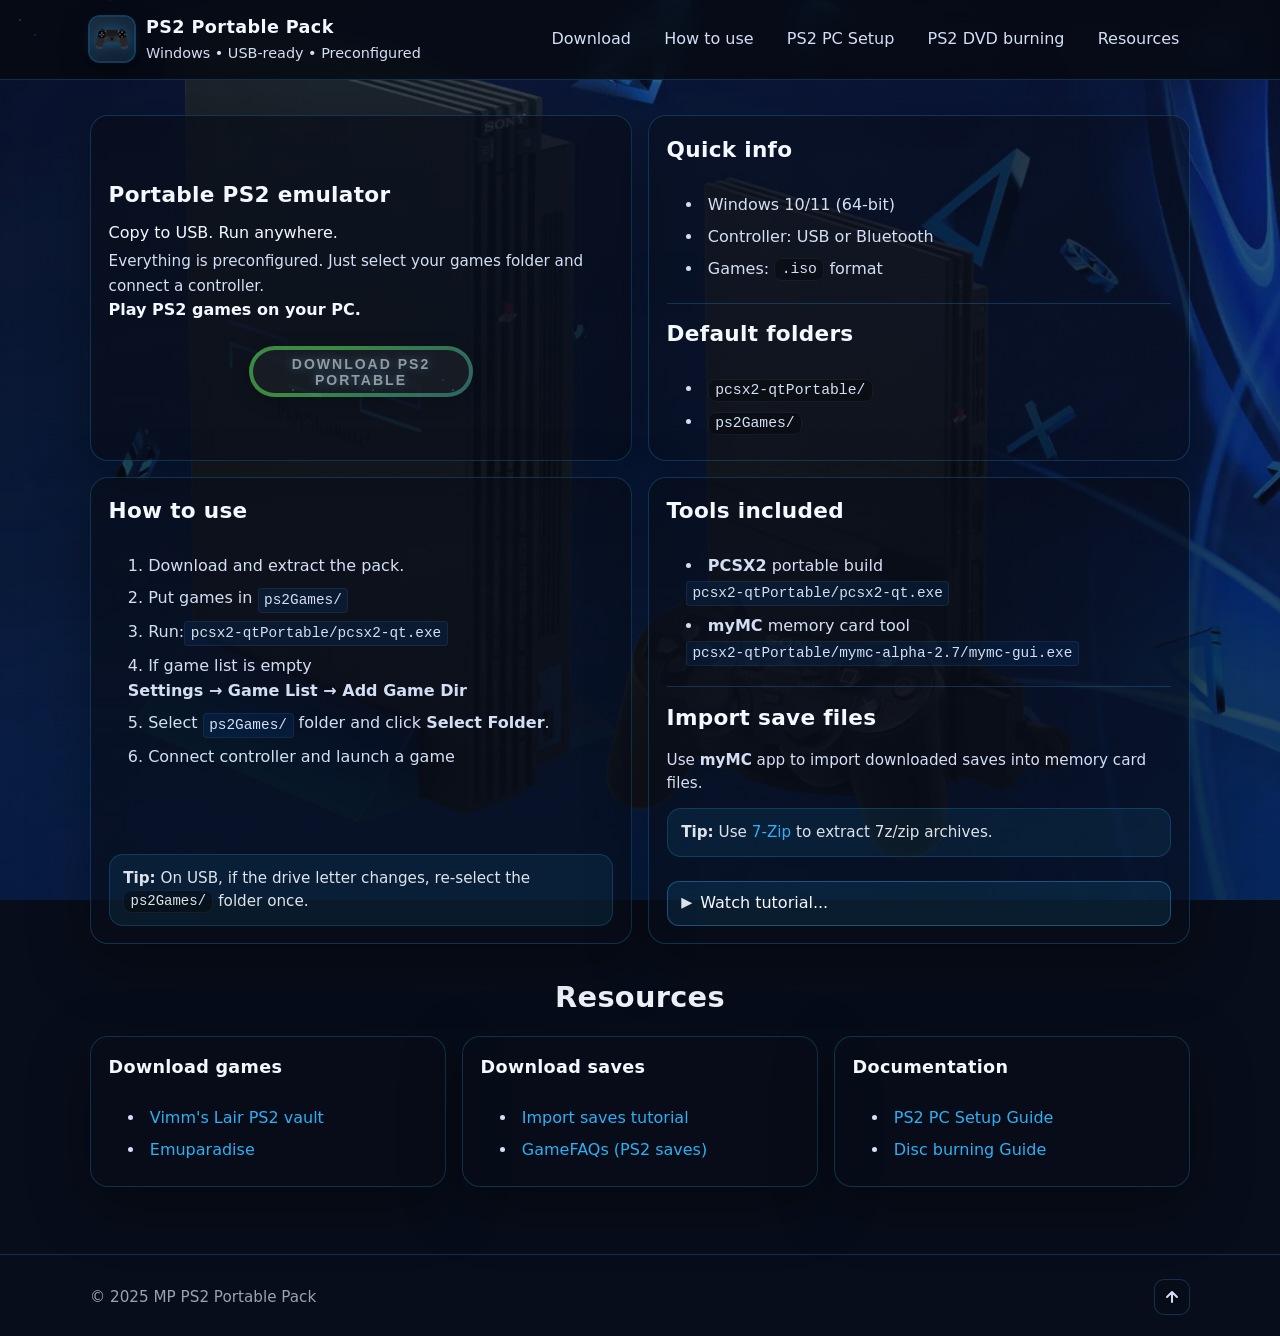
==== index.html @ c58368d1 "Fixes2" ====
<!DOCTYPE html>
<html lang="en">
<head>
  <meta charset="utf-8">
  <meta name="viewport" content="width=device-width, initial-scale=1">
  <title>PS2 Portable Pack</title>
  <meta name="description" content="Portable PS2 emulator for Windows. Copy to USB, run anywhere.">
  <link rel="icon" type="image/x-icon" href="assets/faviconPS2web.ico">
  <link rel="stylesheet" href="css/base.css">
  <link rel="stylesheet" href="css/components.css">
  <link rel="stylesheet" href="css/ps2-button.css">
  <link rel="stylesheet" href="css/layout.css">
</head>
<body>
  <div id="nav-placeholder"></div>

  <main class="wrap">
    <!-- Hero -->
    <section class="hero" id="download">
      <div class="card hero-card hero-main-card">
        <h2>Portable PS2 emulator</h2>
        <p>Copy to USB. Run anywhere.</p>
        <p class="lead hero-lead">
          Everything is preconfigured. Just select your games folder and connect a controller.
        </p>
        <p><b>Play PS2 games on your PC.</b></p>

        <div class="cta-row">
          <button type="button" class="btn-ps2" id="megaPcsx2">
            <strong class="btn-ps2-content">Download PS2 Portable</strong>
            <div id="ps2-stars-container">
              <div id="ps2-stars"></div>
            </div>
            <div id="ps2-glow">
              <div class="ps2-circle"></div>
              <div class="ps2-circle"></div>
              <div class="ps2-circle"></div>
            </div>
          </button>
        </div>
      </div>

      <div class="card side-card">
        <h2>Quick info</h2>
        <ul class="list">
          <li>Windows 10/11 (64-bit)</li>
          <li>Controller: USB or Bluetooth</li>
          <li>Games: <code>.iso</code> format</li>
        </ul>
        <div class="hr"></div>
        <h2>Default folders</h2>
        <ul class="list">
          <li><code>pcsx2-qtPortable/</code></li>
          <li><code>ps2Games/</code></li>
        </ul>
      </div>
    </section>

    <!-- How to use -->
    <section class="grid" id="howto">
      <div class="card">
        <h2>How to use</h2>
        <ol class="steps">
          <li>Download and extract the pack.</li>
          <li>Put games in <code class="inline-path">ps2Games/</code></li>
          <li>Run:<code class="inline-path">pcsx2-qtPortable/pcsx2-qt.exe</code></li>
          <li>If game list is empty<br><b>Settings → Game List → Add Game Dir</b></li>
          <li>Select <code class="inline-path">ps2Games/</code> folder and click <b>Select Folder</b>.</li>
          <li>Connect controller and launch a game</li>
        </ol>
        <div class="tip">
          <b>Tip:</b> On USB, if the drive letter changes, re‑select the <code>ps2Games/</code> folder once.
        </div>
      </div>

      <div class="card">
        <h2>Tools included</h2>
        <ul class="list tools-list">
          <li>
            <b>PCSX2</b> portable build<br>
            <code class="inline-path">pcsx2-qtPortable/pcsx2-qt.exe</code>
          </li>
          <li>
            <b>myMC</b> memory card tool<br>
            <code class="inline-path">pcsx2-qtPortable/mymc-alpha-2.7/mymc-gui.exe</code>
          </li>
        </ul>
        <div class="hr"></div>
        <h2>Import save files</h2>
        <p class="lead2">
          Use <b>myMC</b> app to import downloaded saves into memory card files.
        </p>

        <div class="tip">
          <b>Tip:</b> Use
          <a class="link" href="https://www.7-zip.org/download.html" target="_blank" rel="noopener">
            7‑Zip
          </a>
          to extract 7z/zip archives.
        </div>
        <br>
        <a class="link-btn" href="https://www.youtube.com/watch?v=7dINAJPc9aQ"
           target="_blank" rel="noopener">
          <span class="icon">▶</span>
          Watch tutorial...
        </a>
      </div>
    </section>

    <!-- Resources -->
    <section id="resources">
      <h2 class="section-title">Resources</h2>
      <div class="grid-3">
        <div class="card">
          <h3>Download games</h3>
          <ul class="list">
            <li>
              <a class="link" href="https://vimm.net/vault/PS2"
                 target="_blank" rel="noopener">Vimm's Lair PS2 vault</a>
            </li>
            <li>
              <a class="link" href="https://www.emuparadise.me"
                 target="_blank" rel="noopener">Emuparadise</a>
            </li>
          </ul>
        </div>

        <div class="card">
          <h3>Download saves</h3>
          <ul class="list">
            <li>
              <a class="link" href="https://www.youtube.com/watch?v=7dINAJPc9aQ"
                 target="_blank" rel="noopener">Import saves tutorial</a>
            </li>
            <li>
              <a class="link" href="https://gamefaqs.gamespot.com/ps2"
                 target="_blank" rel="noopener">GameFAQs (PS2 saves)</a>
            </li>
          </ul>
        </div>

        <div class="card">
          <h3>Documentation</h3>
          <ul class="list">
            <li><a class="link" href="html/docs.html">PS2 PC Setup Guide</a></li>
            <li><a class="link" href="html/burning.html">Disc burning Guide</a></li>
          </ul>
        </div>
      </div>
    </section>
  </main>

  <footer class="footer">
    <div class="wrap footer-inner">
      <span>&copy; 2025 MP PS2 Portable Pack</span>
      <a href="#download" class="back-top" title="Back to top" aria-label="Back to top">
        <svg width="20" height="20" viewBox="0 0 20 20" fill="none">
          <path d="M10 15V5M10 5L5 10M10 5L15 10"
                stroke="currentColor" stroke-width="2"
                stroke-linecap="round" stroke-linejoin="round"/>
        </svg>
      </a>
    </div>
  </footer>

  <script src="js/main.js"></script>
</body>
</html>
---- css/base.css ----
:root {
  --ps2-blue: #0a2a6a;
  --ps2-blue2: #0b3aa0;
  --ps2-cyan: #2fb8ff;
  --ink: #070a12;
  --panel: rgba(8,12,24,0.68);
  --panel2: rgba(8,12,24,0.52);
  --line: rgba(47,184,255,0.22);
  --text: #f4f8ff;
  --muted: #d4dff5;
  --shadow: 0 18px 60px rgba(0,0,0,0.35);
}

* {
  box-sizing: border-box;
  margin: 0;
  padding: 0;
}

html {
  height: 100%;
}

body {
  min-height: 100%;
  color: var(--text);
  background-color: #070d1a;
  background-image:
    radial-gradient(circle 1000px at 25% 15%, rgba(47,184,255,0.05), transparent),
    radial-gradient(circle 800px at 75% 5%, rgba(11,58,160,0.08), transparent),
    linear-gradient(180deg, rgba(7,10,18,0.5), rgba(7,10,18,0.7)),
    url("../assets/ps2-backgroundOLD.jpg");
  background-position: center;
  background-size: cover;
  background-repeat: no-repeat;
  background-attachment: fixed;
  font: 16px/1.5 system-ui, -apple-system, Segoe UI, Roboto, Arial, sans-serif;
}

h1, h2, h3 {
  margin: 0;
  font-weight: 750;
  letter-spacing: .3px;
}

h1 { font-size: clamp(1.6rem, 3.2vw, 2.2rem); }
h2 { font-size: 1.35rem; }
h3 { font-size: 1.1rem; }

ul, ol {
  list-style-position: inside;
}

code {
  background: rgba(0,0,0,0.35);
  padding: .15rem .4rem;
  border-radius: 8px;
  border: 1px solid rgba(255,255,255,0.06);
  font-size: .92em;
  font-family: ui-monospace, SFMono-Regular, Consolas, monospace;
}

a {
  color: inherit;
  text-decoration: none;
}
---- css/components.css ----
:root {
  --ps2-blue: #0a2a6a;
  --ps2-blue2: #0b3aa0;
  --ps2-cyan: #2fb8ff;
  --ink: #070a12;
  --panel: rgba(8, 12, 24, 0.68);
  --panel2: rgba(8, 12, 24, 0.52);
  --line: rgba(47, 184, 255, 0.22);
  --text: #f4f8ff;
  --muted: #d4dff5;
  --shadow: 0 18px 60px rgba(0, 0, 0, 0.35);
}

/* Topbar with PS2 dots background */
.topbar {
  position: sticky;
  top: 0;
  z-index: 100;
  background: rgba(7, 10, 18, 0.85);
  -webkit-backdrop-filter: blur(12px);
  backdrop-filter: blur(12px);
  border-bottom: 1px solid var(--line);
  isolation: isolate;
  overflow: hidden;
}

.topbar-stars {
  position: absolute;
  inset: 0;
  z-index: 0;
  pointer-events: none;
  overflow: hidden;
}

.topbar-stars::before {
  content: "";
  position: absolute;
  width: 300px;
  height: 300px;
  top: -100px;
  left: -100px;
  background-image:
    radial-gradient(circle, #00ff00 1px, transparent 1px),
    radial-gradient(circle, #0080ff 0.9px, transparent 0.9px);
  background-size: 80px 80px, 100px 100px;
  background-position: 0 0, 40px 40px;
  opacity: 0.25;
  animation: topbar-stars-drift-1 35s linear infinite;
}

.topbar-stars::after {
  content: "";
  position: absolute;
  width: 300px;
  height: 300px;
  top: -100px;
  left: -100px;
  background-image:
    radial-gradient(circle, #0080ff 1px, transparent 1px),
    radial-gradient(circle, #ff0000 0.8px, transparent 0.8px);
  background-size: 90px 90px, 110px 110px;
  background-position: 0 0, 45px 45px;
  opacity: 0.2;
  animation: topbar-stars-drift-2 42s linear infinite;
}

@keyframes topbar-stars-drift-1 {
  from { transform: translateY(0); }
  to { transform: translateY(-120px); }
}

@keyframes topbar-stars-drift-2 {
  from { transform: translateY(0) translateX(0); }
  to { transform: translateY(-140px) translateX(60px); }
}

.topbar-inner {
  position: relative;
  z-index: 1;
  display: flex;
  align-items: center;
  justify-content: space-between;
  gap: 1rem;
  padding: .9rem 0;
  flex-wrap: wrap;
}

.brand {
  display: flex;
  align-items: center;
  gap: .75rem;
  min-width: 200px;
}

.ps2-mark {
  position: relative;
  width: 44px;
  height: 44px;
  border-radius: 10px;
  background: linear-gradient(135deg, #1a2332 0%, #0f1828 100%);
  box-shadow:
    0 0 0 2px rgba(47, 184, 255, 0.3),
    inset 0 0 15px rgba(47, 184, 255, 0.1),
    0 12px 30px rgba(0, 0, 0, 0.45);
  flex-shrink: 0;
  display: flex;
  align-items: center;
  justify-content: center;
  padding: 6px;
}

.ps2-logo-img {
  width: 100%;
  height: 100%;
  object-fit: contain;
  filter: drop-shadow(0 0 8px rgba(47, 184, 255, 0.5));
  animation: logo-pulse 3s ease-in-out infinite;
}

@keyframes logo-pulse {
  0%,100% {
    transform: scale(0.95);
    opacity: 0.85;
    filter: drop-shadow(0 0 8px rgba(47, 184, 255, 0.5));
  }
  50% {
    transform: scale(1.05);
    opacity: 1;
    filter: drop-shadow(0 0 12px rgba(47, 184, 255, 0.8));
  }
}

/* Brand text + nav */

.brand-text .title {
  font-weight: 750;
  letter-spacing: .4px;
  font-size: 1.1rem;
}

.brand-text .sub {
  color: var(--muted);
  font-size: .9rem;
  margin-top: 2px;
}

.nav {
  display: flex;
  gap: .75rem;
  flex-wrap: wrap;
  position: relative;
  z-index: 1;
}

.nav a {
  color: var(--muted);
  padding: .45rem .6rem;
  border-radius: 10px;
  border: 1px solid transparent;
  transition: all .15s ease;
  white-space: nowrap;
}

.nav a:hover {
  color: var(--text);
  border-color: var(--line);
  background: rgba(47, 184, 255, 0.08);
}

/* Cards */

.card {
  background: var(--panel);
  border: 1px solid var(--line);
  border-radius: 18px;
  box-shadow: var(--shadow);
  padding: 1.1rem;
  display: flex;
  flex-direction: column;
  position: relative;
  z-index: 1;
}

.card h2 {
  margin: 0 0 .6rem;
}

.card h3 {
  margin: 0 0 .5rem;
}

.side-card {
  background: var(--panel2);
}

/* Hero text */

.hero-main-card {
  position: relative;
  display: flex;
  flex-direction: column;
  justify-content: flex-start; /* top-align like Quick info */
}

.hero-kicker {
  margin: 0 0 .45rem;
  font-size: 1.15rem;
  font-weight: 650;
}

.hero-title {
  font-size: 1.35rem;
}

.hero-lead {
  font-size: .95rem;
}

/* Buttons */

.btn {
  display: inline-flex;
  align-items: center;
  justify-content: center;
  padding: .72rem 1rem;
  border-radius: 14px;
  border: 1px solid var(--line);
  color: var(--text);
  background: rgba(8, 12, 24, 0.5);
  transition: transform .08s ease, background .15s ease;
  cursor: pointer;
  white-space: nowrap;
}

.btn:hover {
  background: rgba(47, 184, 255, 0.12);
  border-color: rgba(47, 184, 255, 0.4);
}

.btn:active {
  transform: translateY(1px);
}

.btn.primary {
  border-color: rgba(47, 184, 255, 0.5);
  background: linear-gradient(
    135deg,
    rgba(47, 184, 255, 0.2),
    rgba(11, 58, 160, 0.25)
  );
}

.btn.primary:hover {
  background: linear-gradient(
    135deg,
    rgba(47, 184, 255, 0.28),
    rgba(11, 58, 160, 0.32)
  );
  border-color: rgba(47, 184, 255, 0.6);
}

.btn.disabled {
  opacity: .55;
  cursor: not-allowed;
  filter: grayscale(0.25);
}

.link-btn {
  display: inline-flex;
  align-items: center;
  gap: .5rem;
  padding: .6rem .85rem;
  border-radius: 12px;
  border: 1px solid rgba(47, 184, 255, 0.35);
  background: rgba(47, 184, 255, 0.1);
  color: var(--text);
  transition: all .15s ease;
  margin-top: auto;
}

.link-btn:hover {
  background: rgba(47, 184, 255, 0.16);
  border-color: rgba(47, 184, 255, 0.5);
}

.link-btn .icon {
  font-size: .9rem;
  opacity: .9;
}

/* Lists */

.list,
.steps {
  margin: .6rem 0 0;
  padding-left: 1.2rem;
  color: var(--muted);
}

.list li,
.steps li {
  margin: .4rem 0;
  line-height: 1.6;
}

.link {
  color: rgba(47, 184, 255, 0.95);
  text-decoration: none;
  transition: color .15s ease;
}

.link:hover {
  color: rgba(47, 184, 255, 1);
  text-decoration: underline;
}

/* Misc */

.hr {
  height: 1px;
  background: var(--line);
  margin: .9rem 0;
}

.kicker {
  display: inline-block;
  font-size: .85rem;
  letter-spacing: .6px;
  text-transform: uppercase;
  color: rgba(47, 184, 255, 0.95);
  margin-bottom: .3rem;
  font-weight: 600;
}

.lead {
  color: var(--muted);
  margin: .3rem 0 0;
  line-height: 1.6;
}

.lead2 {
  color: var(--muted);
  margin: .35rem 0 .8rem;
  font-size: .95rem;
}

.tip {
  margin-top: auto;
  padding: .75rem .85rem;
  border-radius: 14px;
  border: 1px solid rgba(47, 184, 255, 0.2);
  background: rgba(47, 184, 255, 0.08);
  color: rgba(244, 248, 255, 0.9);
  font-size: .95rem;
}

/* Footer */

.footer {
  margin-top: 2rem;
  padding: 1.5rem 0;
  border-top: 1px solid var(--line);
}

.footer-inner {
  display: flex;
  justify-content: space-between;
  align-items: center;
  color: rgba(234, 242, 255, 0.65);
  font-size: .95rem;
}

.back-top {
  display: flex;
  align-items: center;
  justify-content: center;
  width: 36px;
  height: 36px;
  border-radius: 10px;
  border: 1px solid var(--line);
  background: rgba(8, 12, 24, 0.5);
  color: var(--muted);
  transition: all .15s ease;
  flex-shrink: 0;
}

.back-top:hover {
  background: rgba(47, 184, 255, 0.12);
  color: var(--text);
  border-color: rgba(47, 184, 255, 0.35);
}

/* Docs page */

.note {
  margin: 1rem 0;
  padding: .85rem 1rem;
  border-radius: 14px;
  border: 1px solid rgba(47, 184, 255, 0.25);
  background: rgba(47, 184, 255, 0.08);
  color: rgba(244, 248, 255, 0.9);
}

.intro {
  color: var(--muted);
  font-size: 1.05rem;
  margin: 0 0 2rem;
  padding-bottom: 1.5rem;
  border-bottom: 1px solid var(--line);
}

.doc-section {
  margin: 2rem 0;
}

.doc-section h2 {
  margin: 0 0 .8rem;
  font-size: 1.5rem;
}

.doc-section h3 {
  margin: 1.2rem 0 .6rem;
  font-size: 1.2rem;
}

.doc-section h4 {
  margin: 1rem 0 .5rem;
  font-size: 1.05rem;
  font-weight: 650;
}

.doc-section p {
  color: var(--muted);
  margin: .6rem 0;
  line-height: 1.6;
}

.path-list {
  list-style: none;
  padding: 0;
  margin: .8rem 0;
}

.path-list li {
  padding: .5rem 0;
  color: var(--muted);
}

.doc-steps {
  margin: .8rem 0;
  padding-left: 1.5rem;
  color: var(--muted);
}

.doc-steps li {
  margin: .7rem 0;
  line-height: 1.6;
}

.doc-steps ul {
  margin: .5rem 0;
  padding-left: 1.2rem;
}

.doc-footer {
  margin-top: 2.5rem;
  padding-top: 1.5rem;
  border-top: 1px solid var(--line);
  text-align: center;
}

/* Inline path chips */

.inline-path {
  display: inline-block;
  margin-top: .15rem;
  font-family: "Courier New", monospace;
  font-size: .9em;
  padding: 0 .35rem;
  border-radius: 4px;
  background: rgba(0, 100, 200, 0.12);
}

/* Accordion */

.accordion {
  margin: 1.5rem 0;
}

.accordion-item {
  margin-bottom: 1rem;
}

.accordion-toggle {
  width: 100%;
  padding: 1.1rem 1.4rem;
  background: var(--panel);
  border: 1px solid var(--line);
  border-radius: 14px;
  text-align: left;
  cursor: pointer;
  transition: all .2s ease;
  display: flex;
  align-items: center;
  gap: 0.7rem;
  color: var(--text);
  font-weight: 650;
}

.accordion-toggle:hover {
  background: rgba(47, 184, 255, 0.12);
  border-color: rgba(47, 184, 255, 0.4);
  transform: translateX(3px);
}

.accordion-icon {
  font-size: 0.9rem;
  opacity: 0.85;
  transition: transform .2s ease;
}

.accordion-content {
  max-height: 0;
  overflow: hidden;
  transition: max-height .35s ease;
  background: var(--panel2);
  border-radius: 0 0 14px 14px;
  border: 1px solid var(--line);
  border-top: none;
  padding: 0 1.4rem;
}

.accordion-content.active {
  max-height: 1000px;
  padding: 1.2rem 1.4rem 1.4rem;
}

/* Game covers */

.game-cover {
  position: relative;
  overflow: hidden;
  border-radius: 14px;
  margin-bottom: 1.4rem;
}

.game-cover img {
  width: 100%;
  height: 260px;
  object-fit: cover;
  display: block;
  border-radius: 14px;
  transition: transform .35s ease;
}

.game-cover:hover img {
  transform: scale(1.05);
}

.game-cover span {
  position: absolute;
  left: 1rem;
  right: 1rem;
  bottom: 1rem;
  background: rgba(7, 10, 18, 0.9);
  color: var(--text);
  font-weight: 750;
  padding: 0.5rem 0.8rem;
  border-radius: 10px;
  font-size: 0.95rem;
  text-shadow: 0 2px 6px rgba(0, 0, 0, 0.9);
}

/* Desktop row for featured games */
@media (min-width: 901px) {
  .doc-section .games-row {
    grid-template-columns: repeat(3, minmax(0, 1fr));
  }
}
---- css/ps2-button.css ----
.btn-ps2 {
  position: relative;
  display: flex;
  justify-content: center;
  align-items: center;
  width: 14rem;
  height: 3.2rem;
  overflow: hidden;
  cursor: pointer;
  border-radius: 5rem;
  transition: 0.5s;
  border: double 4px transparent;
  background-image:
    linear-gradient(#1a2332, #1a2332),
    linear-gradient(
      137.48deg,
      #00ff00 10%,
      #0080ff 45%,
      #2fb8ff 67%,
      #ff0000 87%
    );
  background-origin: border-box;
  background-clip: content-box, border-box;
  background-size: 300% 300%;
  animation: ps2_gradient 6s ease infinite;
  box-shadow: 0 4px 20px rgba(0,0,0,0.4);
}

.btn-ps2-content {
  z-index: 2;
  font-weight: 750;
  font-size: 14px;
  letter-spacing: 2px;
  color: #e8f4ff;
  text-shadow:
    0 0 8px rgba(47,184,255,0.9),
    0 2px 4px rgba(0,0,0,0.5);
  text-transform: uppercase;
}

#ps2-stars-container {
  position: absolute;
  z-index: 0;
  width: 100%;
  height: 100%;
  overflow: hidden;
  transition: 0.5s;
  border-radius: 5rem;
}

#ps2-glow {
  position: absolute;
  display: flex;
  gap: 1.5rem;
  width: auto;
  justify-content: center;
  z-index: 1;
}

.ps2-circle {
  width: 100%;
  height: 30px;
  filter: blur(2.5rem);
  animation: ps2_pulse 5s infinite ease-in-out;
  z-index: 1;
}

.ps2-circle:nth-of-type(1) { background: rgba(0,255,0,0.7); animation-delay: 0s; }
.ps2-circle:nth-of-type(2) { background: rgba(0,128,255,0.8); animation-delay: 1.6s; }
.ps2-circle:nth-of-type(3) { background: rgba(255,0,0,0.7); animation-delay: 3.2s; }

.btn-ps2:hover #ps2-stars-container {
  z-index: 1;
  background-color: rgba(26,35,50,0.7);
}

.btn-ps2:hover {
  transform: scale(1.08);
  box-shadow: 0 6px 30px rgba(0,128,255,0.3);
}

.btn-ps2:active {
  border: double 4px #0080ff;
  background-origin: border-box;
  background-clip: content-box, border-box;
  animation: none;
  transform: scale(1.05);
}

.btn-ps2:active .ps2-circle { background: rgba(47,184,255,0.9); }

#ps2-stars {
  position: relative;
  background: transparent;
  width: 200rem;
  height: 200rem;
}

#ps2-stars::after {
  content: "";
  position: absolute;
  top: -10rem;
  left: -100rem;
  width: 100%;
  height: 100%;
  animation: ps2_star_rotate 120s linear infinite;
  background-image:
    radial-gradient(circle, #00ff00 1.5px, transparent 1.5px),
    radial-gradient(circle, #0080ff 1.2px, transparent 1.2px);
  background-size: 80px 80px, 100px 100px;
  background-position: 0 0, 40px 40px;
  opacity: 0.4;
}

#ps2-stars::before {
  content: "";
  position: absolute;
  top: 0;
  left: -50%;
  width: 170%;
  height: 500%;
  animation: ps2_star_move 100s linear infinite;
  background-image:
    radial-gradient(circle, #0080ff 1.5px, transparent 1.5px),
    radial-gradient(circle, #ff0000 1.2px, transparent 1.2px);
  background-size: 90px 90px, 110px 110px;
  background-position: 0 0, 45px 45px;
  opacity: 0.35;
}

.btn-ps2.disabled {
  opacity: 0.6;
  cursor: not-allowed;
  filter: grayscale(0.5);
}

@keyframes ps2_star_move {
  from { transform: translateY(0); }
  to { transform: translateY(-180rem); }
}

@keyframes ps2_star_rotate {
  from { transform: rotate(0deg); }
  to { transform: rotate(360deg); }
}

@keyframes ps2_gradient {
  0% { background-position: 0% 50%; }
  50% { background-position: 100% 50%; }
  100% { background-position: 0% 50%; }
}

@keyframes ps2_pulse {
  0% { transform: scale(0.65); opacity: 0.5; }
  20% { transform: scale(1.1); opacity: 1; }
  40% { transform: scale(0.65); opacity: 0.5; }
  100% { transform: scale(0.65); opacity: 0.5; }
}
---- css/layout.css ----
.wrap{
  width:min(1100px,calc(100% - 2rem));
  margin:0 auto;
}

main.wrap{
  padding:1.2rem 0 2.2rem;
}

/* Hero section - FIXED vertical centering */
.hero{
  display:grid;
  grid-template-columns:1fr 1fr;
  gap:1rem;
  margin-top:1rem;
}

.hero-card{
  display:flex;
  flex-direction:column;
  justify-content:center;
  min-height:280px;
}

.cta-row{
  display:flex;
  gap:.7rem;
  flex-wrap:wrap;
  justify-content:center;
  margin-top:1.5rem;
}

/* Grid layouts */
.grid{
  display:grid;
  grid-template-columns:1fr 1fr;
  gap:1rem;
  margin-top:1rem;
}

.grid-3{
  display:grid;
  grid-template-columns:repeat(auto-fit,minmax(240px,1fr));
  gap:1rem;
  margin-top:1rem;
}

.section-title{
  margin:2rem 0 1rem;
  font-size:1.8rem;
  text-align:center;
}

/* Docs page layout */
.docs-main{
  padding:2rem 0 3rem;
}

.docs-content{
  max-width:820px;
  margin:0 auto;
  background:var(--panel);
  border:1px solid var(--line);
  border-radius:18px;
  box-shadow:var(--shadow);
  padding:2rem 2.2rem;
}

.docs-content h1{
  margin:0 0 .5rem;
  font-size:clamp(1.8rem,3vw,2.4rem);
}

/* Responsive */
@media (max-width:900px){
  .hero{grid-template-columns:1fr}
  .grid{grid-template-columns:1fr}
  .grid-3{grid-template-columns:1fr}
  
  .hero-card{
    min-height:unset;  /* Changed from auto to unset */
  }
}

@media (max-width:768px){
  .topbar-inner{
    flex-direction:column;
    align-items:flex-start;
  }
  
  .nav{
    width:100%;
    justify-content:flex-start;
  }
  
  .docs-content{
    padding:1.5rem 1.2rem;
  }
  
  .cta-row{
    flex-direction:column;
  }
  
  .btn{
    width:100%;
  }
}

@media (max-width:480px){
  .card{
    padding:.9rem;
  }
  
  .list,.steps{
    padding-left:1rem;
    font-size:.95rem;
  }
  
  code{
    font-size:.85em;
    word-break:break-all;
  }
}

@media (max-width:768px){
  .topbar-inner{
    flex-direction:column;
    align-items:flex-start;
  }
  
  .nav{
    width:100%;
    justify-content:flex-start;
  }
  
  .docs-content{
    padding:1.5rem 1.2rem;
  }
  
  .cta-row{
    width: 100%;
  }
  
  .btn-ps2{
    width: 100%;
    max-width: 100%;
  }
}
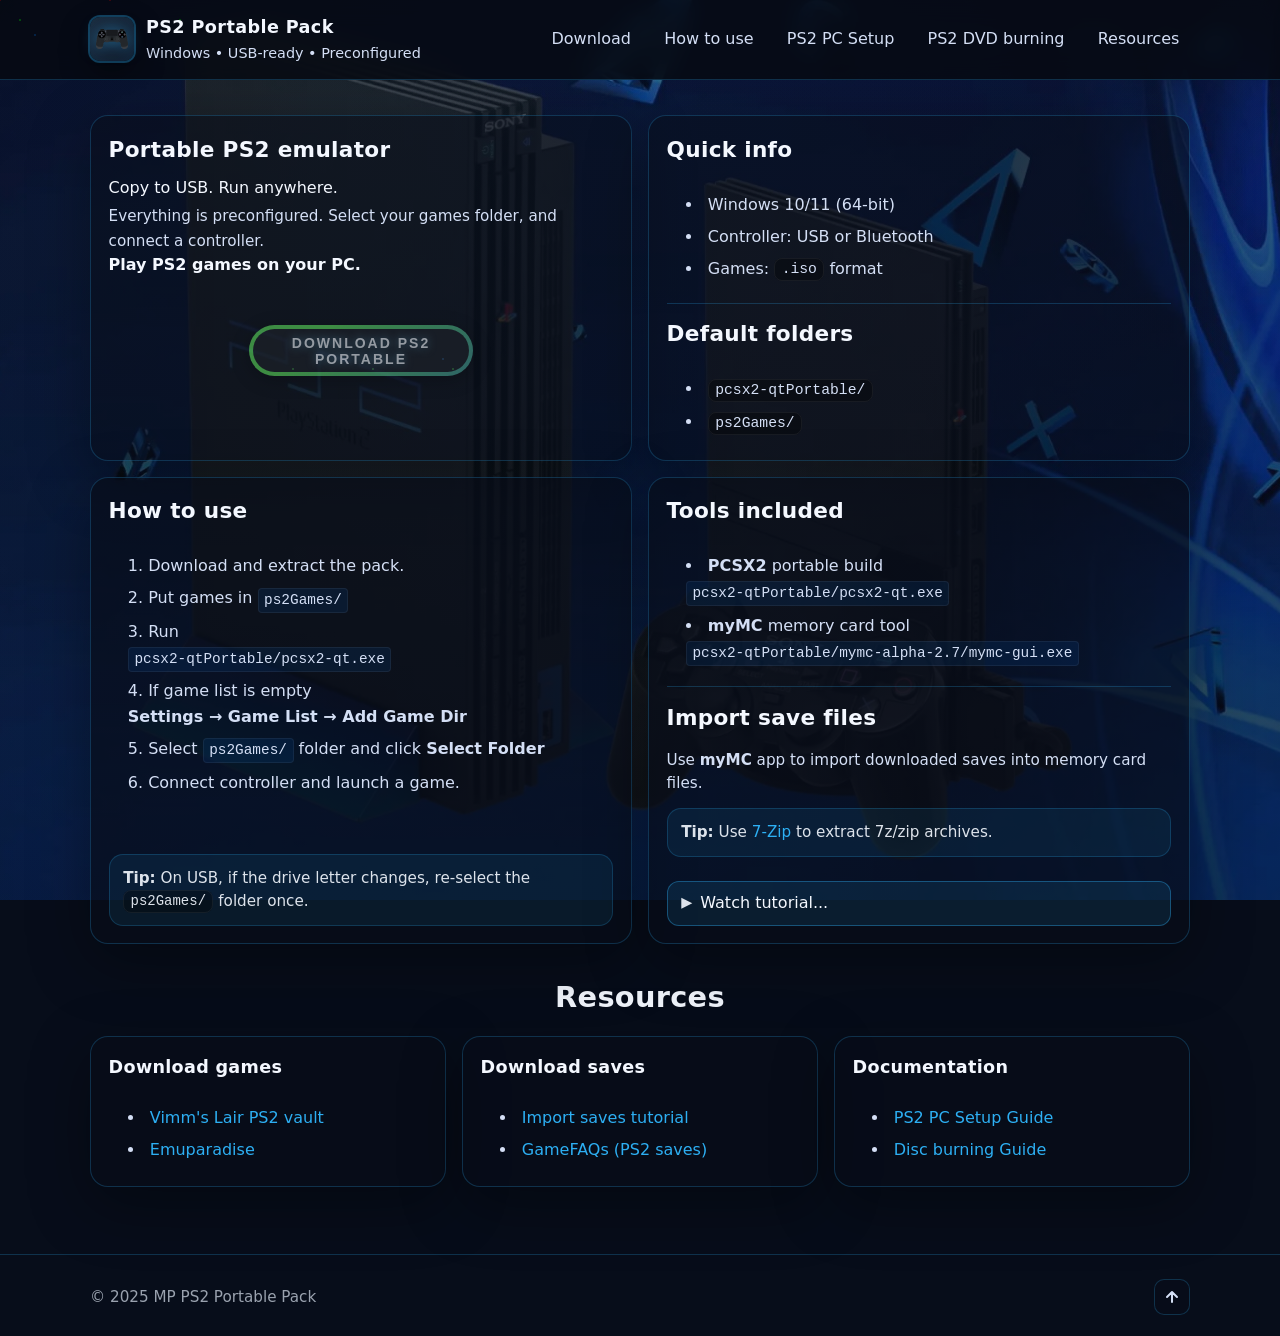
==== commit c871462b: "Fix Index UI, buttons wLinks, G Accrd" ====
--- a/index.html
+++ b/index.html
@@ -12,25 +12,62 @@
   <link rel="stylesheet" href="css/layout.css">
 </head>
 <body>
+  <!-- anchor for true page top -->
+  <div id="top"></div>
+
   <div id="nav-placeholder"></div>
 
   <main class="wrap">
     <!-- Hero -->
     <section class="hero" id="download">
-      <div class="card hero-card hero-main-card">
+      <!-- <div class="card hero-card hero-main-card">
         <h2>Portable PS2 emulator</h2>
         <p>Copy to USB. Run anywhere.</p>
         <p class="lead hero-lead">
           Everything is preconfigured. Just select your games folder and connect a controller.
         </p>
         <p><b>Play PS2 games on your PC.</b></p>
-
+        <div class="hr"></div>
         <div class="cta-row">
-          <button type="button" class="btn-ps2" id="megaPcsx2">
+          <button type="button" class="btn-ps2 disabled" id="megaPcsx2"
+                  title="Owner: set PCSX2 MEGA link in main.js">
             <strong class="btn-ps2-content">Download PS2 Portable</strong>
             <div id="ps2-stars-container">
               <div id="ps2-stars"></div>
             </div>
+            <div id="ps2-glow">
+              <div class="ps2-circle"></div>
+              <div class="ps2-circle"></div>
+              <div class="ps2-circle"></div>
+            </div>
+          </button>
+        </div>
+      </div> -->
+      <div class="card side-card">
+        <h2>Portable PS2 emulator</h2>
+        <p>Copy to USB. Run anywhere.</p>
+
+        <p class="lead hero-lead">
+          Everything is preconfigured. Select your games folder, and connect a controller.
+        </p>
+        <p><b>Play PS2 games on your PC.</b></p>
+
+        <br>
+        <!-- <div class="hr"></div> -->
+
+        <div class="cta-row">
+          <button
+            type="button"
+            class="btn-ps2 disabled"
+            id="megaPcsx2"
+            title="Owner: set PCSX2 MEGA link in main.js"
+          >
+            <strong class="btn-ps2-content">Download PS2 Portable</strong>
+
+            <div id="ps2-stars-container">
+              <div id="ps2-stars"></div>
+            </div>
+
             <div id="ps2-glow">
               <div class="ps2-circle"></div>
               <div class="ps2-circle"></div>
@@ -63,10 +100,10 @@
         <ol class="steps">
           <li>Download and extract the pack.</li>
           <li>Put games in <code class="inline-path">ps2Games/</code></li>
-          <li>Run:<code class="inline-path">pcsx2-qtPortable/pcsx2-qt.exe</code></li>
+          <li>Run<br><code class="inline-path">pcsx2-qtPortable/pcsx2-qt.exe</code></li>
           <li>If game list is empty<br><b>Settings → Game List → Add Game Dir</b></li>
-          <li>Select <code class="inline-path">ps2Games/</code> folder and click <b>Select Folder</b>.</li>
-          <li>Connect controller and launch a game</li>
+          <li>Select <code class="inline-path">ps2Games/</code> folder and click <b>Select Folder</b></li>
+          <li>Connect controller and launch a game.</li>
         </ol>
         <div class="tip">
           <b>Tip:</b> On USB, if the drive letter changes, re‑select the <code>ps2Games/</code> folder once.
@@ -105,6 +142,7 @@
           Watch tutorial...
         </a>
       </div>
+      
     </section>
 
     <!-- Resources -->
@@ -153,7 +191,8 @@
   <footer class="footer">
     <div class="wrap footer-inner">
       <span>&copy; 2025 MP PS2 Portable Pack</span>
-      <a href="#download" class="back-top" title="Back to top" aria-label="Back to top">
+      <!-- Back to absolute top -->
+      <a href="#top" class="back-top" title="Back to top" aria-label="Back to top">
         <svg width="20" height="20" viewBox="0 0 20 20" fill="none">
           <path d="M10 15V5M10 5L5 10M10 5L15 10"
                 stroke="currentColor" stroke-width="2"
--- a/css/components.css
+++ b/css/components.css
@@ -118,7 +118,7 @@
 }
 
 @keyframes logo-pulse {
-  0%,100% {
+  0%, 100% {
     transform: scale(0.95);
     opacity: 0.85;
     filter: drop-shadow(0 0 8px rgba(47, 184, 255, 0.5));
@@ -131,7 +131,6 @@
 }
 
 /* Brand text + nav */
-
 .brand-text .title {
   font-weight: 750;
   letter-spacing: .4px;
@@ -168,7 +167,6 @@
 }
 
 /* Cards */
-
 .card {
   background: var(--panel);
   border: 1px solid var(--line);
@@ -193,13 +191,17 @@
   background: var(--panel2);
 }
 
-/* Hero text */
+/* Hero */
+.hero-card {
+  display: flex;
+  flex-direction: column;
+  justify-content: center;
+  min-height: 280px;
+}
 
 .hero-main-card {
   position: relative;
-  display: flex;
-  flex-direction: column;
-  justify-content: flex-start; /* top-align like Quick info */
+  justify-content: flex-start; /* title pinned to top-left */
 }
 
 .hero-kicker {
@@ -217,7 +219,6 @@
 }
 
 /* Buttons */
-
 .btn {
   display: inline-flex;
   align-items: center;
@@ -289,7 +290,6 @@
 }
 
 /* Lists */
-
 .list,
 .steps {
   margin: .6rem 0 0;
@@ -315,7 +315,6 @@
 }
 
 /* Misc */
-
 .hr {
   height: 1px;
   background: var(--line);
@@ -355,7 +354,6 @@
 }
 
 /* Footer */
-
 .footer {
   margin-top: 2rem;
   padding: 1.5rem 0;
@@ -391,7 +389,6 @@
 }
 
 /* Docs page */
-
 .note {
   margin: 1rem 0;
   padding: .85rem 1rem;
@@ -470,7 +467,6 @@
 }
 
 /* Inline path chips */
-
 .inline-path {
   display: inline-block;
   margin-top: .15rem;
@@ -482,7 +478,6 @@
 }
 
 /* Accordion */
-
 .accordion {
   margin: 1.5rem 0;
 }
@@ -519,6 +514,10 @@
   transition: transform .2s ease;
 }
 
+.accordion-toggle.open .accordion-icon {
+  transform: rotate(90deg);
+}
+
 .accordion-content {
   max-height: 0;
   overflow: hidden;
@@ -536,7 +535,6 @@
 }
 
 /* Game covers */
-
 .game-cover {
   position: relative;
   overflow: hidden;
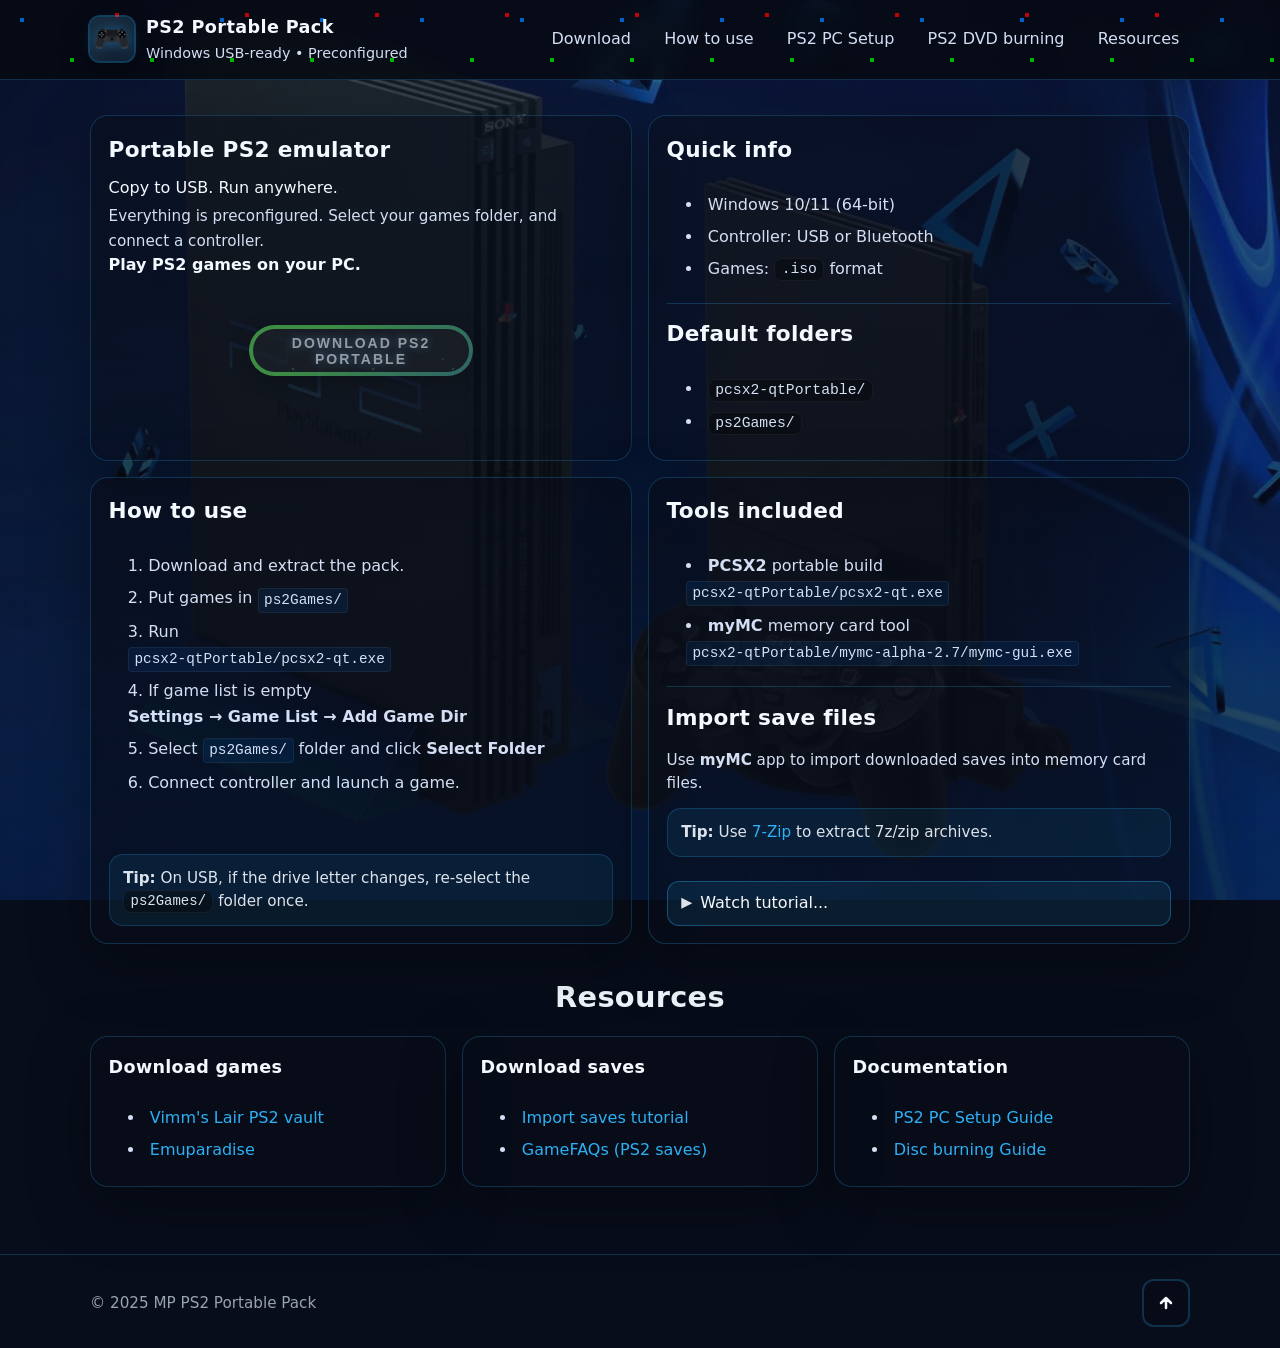
==== commit dc0b8263: "fix for docs" ====
--- a/index.html
+++ b/index.html
@@ -7,54 +7,28 @@
   <meta name="description" content="Portable PS2 emulator for Windows. Copy to USB, run anywhere.">
   <link rel="icon" type="image/x-icon" href="assets/faviconPS2web.ico">
   <link rel="stylesheet" href="css/base.css">
+  <link rel="stylesheet" href="css/nav-animation.css"> <!-- NEW -->
   <link rel="stylesheet" href="css/components.css">
+  <link rel="stylesheet" href="css/layout.css">
   <link rel="stylesheet" href="css/ps2-button.css">
-  <link rel="stylesheet" href="css/layout.css">
 </head>
 <body>
   <!-- anchor for true page top -->
   <div id="top"></div>
-
   <div id="nav-placeholder"></div>
 
   <main class="wrap">
     <!-- Hero -->
-    <section class="hero" id="download">
-      <!-- <div class="card hero-card hero-main-card">
-        <h2>Portable PS2 emulator</h2>
-        <p>Copy to USB. Run anywhere.</p>
-        <p class="lead hero-lead">
-          Everything is preconfigured. Just select your games folder and connect a controller.
-        </p>
-        <p><b>Play PS2 games on your PC.</b></p>
-        <div class="hr"></div>
-        <div class="cta-row">
-          <button type="button" class="btn-ps2 disabled" id="megaPcsx2"
-                  title="Owner: set PCSX2 MEGA link in main.js">
-            <strong class="btn-ps2-content">Download PS2 Portable</strong>
-            <div id="ps2-stars-container">
-              <div id="ps2-stars"></div>
-            </div>
-            <div id="ps2-glow">
-              <div class="ps2-circle"></div>
-              <div class="ps2-circle"></div>
-              <div class="ps2-circle"></div>
-            </div>
-          </button>
-        </div>
-      </div> -->
+    <section class="hero" id="download">      
       <div class="card side-card">
         <h2>Portable PS2 emulator</h2>
         <p>Copy to USB. Run anywhere.</p>
-
         <p class="lead hero-lead">
           Everything is preconfigured. Select your games folder, and connect a controller.
         </p>
         <p><b>Play PS2 games on your PC.</b></p>
 
         <br>
-        <!-- <div class="hr"></div> -->
-
         <div class="cta-row">
           <button
             type="button"
@@ -189,16 +163,15 @@
   </main>
 
   <footer class="footer">
-    <div class="wrap footer-inner">
-      <span>&copy; 2025 MP PS2 Portable Pack</span>
-      <!-- Back to absolute top -->
-      <a href="#top" class="back-top" title="Back to top" aria-label="Back to top">
-        <svg width="20" height="20" viewBox="0 0 20 20" fill="none">
-          <path d="M10 15V5M10 5L5 10M10 5L15 10"
-                stroke="currentColor" stroke-width="2"
-                stroke-linecap="round" stroke-linejoin="round"/>
-        </svg>
-      </a>
+    <div class="wrap">
+      <div class="footer-inner">
+        <span>&copy; 2025 MP PS2 Portable Pack</span>
+        <a href="#top" class="back-to-top-btn" title="Back to top" aria-label="Back to top">
+          <svg viewBox="0 0 20 20" fill="none">
+            <path d="M10 15V5M10 5L5 10M10 5L15 10" stroke="currentColor" stroke-width="2.5" stroke-linecap="round" stroke-linejoin="round"/>
+          </svg>
+        </a>
+      </div>
     </div>
   </footer>
 
--- a/css/base.css
+++ b/css/base.css
@@ -11,15 +11,9 @@
   --shadow: 0 18px 60px rgba(0,0,0,0.35);
 }
 
-* {
-  box-sizing: border-box;
-  margin: 0;
-  padding: 0;
-}
+* { box-sizing: border-box; margin: 0; padding: 0; }
 
-html {
-  height: 100%;
-}
+html { height: 100%; }
 
 body {
   min-height: 100%;
@@ -37,19 +31,12 @@
   font: 16px/1.5 system-ui, -apple-system, Segoe UI, Roboto, Arial, sans-serif;
 }
 
-h1, h2, h3 {
-  margin: 0;
-  font-weight: 750;
-  letter-spacing: .3px;
-}
-
+h1, h2, h3 { margin: 0; font-weight: 750; letter-spacing: .3px; }
 h1 { font-size: clamp(1.6rem, 3.2vw, 2.2rem); }
 h2 { font-size: 1.35rem; }
 h3 { font-size: 1.1rem; }
 
-ul, ol {
-  list-style-position: inside;
-}
+ul, ol { list-style-position: inside; }
 
 code {
   background: rgba(0,0,0,0.35);
@@ -60,7 +47,4 @@
   font-family: ui-monospace, SFMono-Regular, Consolas, monospace;
 }
 
-a {
-  color: inherit;
-  text-decoration: none;
-}
+a { color: inherit; text-decoration: none; }
--- a/css/nav-animation.css
+++ b/css/nav-animation.css
@@ -0,0 +1,79 @@
+/* Full‑width PS2 dots, centered content */
+.topbar {
+  position: sticky;
+  top: 0;
+  z-index: 100;
+  background: rgba(7, 10, 18, 0.85);
+  -webkit-backdrop-filter: blur(12px);
+  backdrop-filter: blur(12px);
+  border-bottom: 1px solid var(--line);
+  isolation: isolate;
+  overflow: hidden;
+}
+
+/* Dots layer spans entire viewport, but is independent from content width */
+.topbar-stars {
+  position: absolute;
+  inset: 0;
+  z-index: 0;
+  pointer-events: none;
+  overflow: hidden;
+}
+
+/* Layer 1 – green/blue */
+.topbar-stars::before {
+  content: "";
+  position: absolute;
+  width: 120vw;
+  height: 420px;
+  top: -220px;
+  left: 50%;
+  transform: translateX(-50%);
+  background-image:
+    radial-gradient(circle, #00ff00 2.2px, transparent 2.2px),
+    radial-gradient(circle, #0080ff 2px, transparent 2px);
+  background-size: 80px 80px, 110px 110px;
+  background-position: 0 0, 40px 40px;
+  opacity: 0.7;
+  animation: topbar-stars-drift-1 10s linear infinite;
+}
+
+/* Layer 2 – blue/red */
+.topbar-stars::after {
+  content: "";
+  position: absolute;
+  width: 120vw;
+  height: 460px;
+  top: -230px;
+  left: 50%;
+  transform: translateX(-50%);
+  background-image:
+    radial-gradient(circle, #0080ff 2.4px, transparent 2.4px),
+    radial-gradient(circle, #ff0000 2.2px, transparent 2.2px);
+  background-size: 100px 100px, 130px 130px;
+  background-position: 0 0, 50px 50px;
+  opacity: 0.75;
+  animation: topbar-stars-drift-2 14s linear infinite reverse;
+}
+
+@keyframes topbar-stars-drift-1 {
+  0%   { transform: translateX(-50%) translateY(0); }
+  100% { transform: translateX(-50%) translateY(-320px); }
+}
+
+@keyframes topbar-stars-drift-2 {
+  0%   { transform: translateX(-50%) translateY(0); }
+  100% { transform: translateX(-50%) translateY(-360px); }
+}
+
+/* Content stays in centered .wrap exactly like the rest of the page */
+.topbar-inner {
+  position: relative;
+  z-index: 1;
+  display: flex;
+  align-items: center;
+  justify-content: space-between;
+  gap: 1rem;
+  padding: 0.9rem 0;
+  flex-wrap: wrap;
+}
--- a/css/components.css
+++ b/css/components.css
@@ -1,577 +1,209 @@
-:root {
-  --ps2-blue: #0a2a6a;
-  --ps2-blue2: #0b3aa0;
-  --ps2-cyan: #2fb8ff;
-  --ink: #070a12;
-  --panel: rgba(8, 12, 24, 0.68);
-  --panel2: rgba(8, 12, 24, 0.52);
-  --line: rgba(47, 184, 255, 0.22);
-  --text: #f4f8ff;
-  --muted: #d4dff5;
-  --shadow: 0 18px 60px rgba(0, 0, 0, 0.35);
-}
-
-/* Topbar with PS2 dots background */
-.topbar {
-  position: sticky;
-  top: 0;
-  z-index: 100;
-  background: rgba(7, 10, 18, 0.85);
-  -webkit-backdrop-filter: blur(12px);
-  backdrop-filter: blur(12px);
-  border-bottom: 1px solid var(--line);
-  isolation: isolate;
-  overflow: hidden;
-}
-
-.topbar-stars {
-  position: absolute;
-  inset: 0;
-  z-index: 0;
-  pointer-events: none;
-  overflow: hidden;
-}
-
-.topbar-stars::before {
-  content: "";
-  position: absolute;
-  width: 300px;
-  height: 300px;
-  top: -100px;
-  left: -100px;
-  background-image:
-    radial-gradient(circle, #00ff00 1px, transparent 1px),
-    radial-gradient(circle, #0080ff 0.9px, transparent 0.9px);
-  background-size: 80px 80px, 100px 100px;
-  background-position: 0 0, 40px 40px;
-  opacity: 0.25;
-  animation: topbar-stars-drift-1 35s linear infinite;
-}
-
-.topbar-stars::after {
-  content: "";
-  position: absolute;
-  width: 300px;
-  height: 300px;
-  top: -100px;
-  left: -100px;
-  background-image:
-    radial-gradient(circle, #0080ff 1px, transparent 1px),
-    radial-gradient(circle, #ff0000 0.8px, transparent 0.8px);
-  background-size: 90px 90px, 110px 110px;
-  background-position: 0 0, 45px 45px;
-  opacity: 0.2;
-  animation: topbar-stars-drift-2 42s linear infinite;
-}
-
-@keyframes topbar-stars-drift-1 {
-  from { transform: translateY(0); }
-  to { transform: translateY(-120px); }
-}
-
-@keyframes topbar-stars-drift-2 {
-  from { transform: translateY(0) translateX(0); }
-  to { transform: translateY(-140px) translateX(60px); }
-}
-
-.topbar-inner {
-  position: relative;
-  z-index: 1;
-  display: flex;
-  align-items: center;
-  justify-content: space-between;
-  gap: 1rem;
-  padding: .9rem 0;
-  flex-wrap: wrap;
-}
-
-.brand {
-  display: flex;
-  align-items: center;
-  gap: .75rem;
-  min-width: 200px;
-}
+.brand { display: flex; align-items: center; gap: .75rem; min-width: 200px; }
 
 .ps2-mark {
-  position: relative;
-  width: 44px;
-  height: 44px;
-  border-radius: 10px;
+  position: relative; width: 44px; height: 44px; border-radius: 10px;
   background: linear-gradient(135deg, #1a2332 0%, #0f1828 100%);
-  box-shadow:
-    0 0 0 2px rgba(47, 184, 255, 0.3),
-    inset 0 0 15px rgba(47, 184, 255, 0.1),
-    0 12px 30px rgba(0, 0, 0, 0.45);
-  flex-shrink: 0;
-  display: flex;
-  align-items: center;
-  justify-content: center;
-  padding: 6px;
+  box-shadow: 0 0 0 2px rgba(47, 184, 255, 0.3), inset 0 0 15px rgba(47, 184, 255, 0.1), 0 12px 30px rgba(0, 0, 0, 0.45);
+  flex-shrink: 0; display: flex; align-items: center; justify-content: center; padding: 6px;
 }
 
 .ps2-logo-img {
-  width: 100%;
-  height: 100%;
-  object-fit: contain;
+  width: 100%; height: 100%; object-fit: contain;
   filter: drop-shadow(0 0 8px rgba(47, 184, 255, 0.5));
   animation: logo-pulse 3s ease-in-out infinite;
 }
 
 @keyframes logo-pulse {
-  0%, 100% {
-    transform: scale(0.95);
-    opacity: 0.85;
-    filter: drop-shadow(0 0 8px rgba(47, 184, 255, 0.5));
-  }
-  50% {
-    transform: scale(1.05);
-    opacity: 1;
-    filter: drop-shadow(0 0 12px rgba(47, 184, 255, 0.8));
-  }
-}
-
-/* Brand text + nav */
-.brand-text .title {
-  font-weight: 750;
-  letter-spacing: .4px;
-  font-size: 1.1rem;
-}
-
-.brand-text .sub {
-  color: var(--muted);
-  font-size: .9rem;
-  margin-top: 2px;
-}
-
-.nav {
-  display: flex;
-  gap: .75rem;
-  flex-wrap: wrap;
-  position: relative;
-  z-index: 1;
-}
-
+  0%, 100% { transform: scale(0.95); opacity: 0.85; filter: drop-shadow(0 0 8px rgba(47, 184, 255, 0.5)); }
+  50% { transform: scale(1.05); opacity: 1; filter: drop-shadow(0 0 12px rgba(47, 184, 255, 0.8)); }
+}
+
+.brand-text .title { font-weight: 750; letter-spacing: .4px; font-size: 1.1rem; }
+.brand-text .sub { color: var(--muted); font-size: .9rem; margin-top: 2px; }
+
+.nav { display: flex; gap: .75rem; flex-wrap: wrap; position: relative; z-index: 1; }
 .nav a {
-  color: var(--muted);
-  padding: .45rem .6rem;
-  border-radius: 10px;
-  border: 1px solid transparent;
-  transition: all .15s ease;
-  white-space: nowrap;
-}
-
-.nav a:hover {
-  color: var(--text);
-  border-color: var(--line);
-  background: rgba(47, 184, 255, 0.08);
-}
+  color: var(--muted); padding: .45rem .6rem; border-radius: 10px;
+  border: 1px solid transparent; transition: all .15s ease; white-space: nowrap;
+}
+.nav a:hover { color: var(--text); border-color: var(--line); background: rgba(47, 184, 255, 0.08); }
 
 /* Cards */
 .card {
-  background: var(--panel);
-  border: 1px solid var(--line);
-  border-radius: 18px;
-  box-shadow: var(--shadow);
-  padding: 1.1rem;
-  display: flex;
-  flex-direction: column;
-  position: relative;
-  z-index: 1;
-}
-
-.card h2 {
-  margin: 0 0 .6rem;
-}
-
-.card h3 {
-  margin: 0 0 .5rem;
-}
-
-.side-card {
-  background: var(--panel2);
-}
+  background: var(--panel); border: 1px solid var(--line); border-radius: 18px;
+  box-shadow: var(--shadow); padding: 1.1rem;
+  display: flex; flex-direction: column; position: relative; z-index: 1;
+}
+.card h2 { margin: 0 0 .6rem; }
+.card h3 { margin: 0 0 .5rem; }
+.side-card { background: var(--panel2); }
 
 /* Hero */
-.hero-card {
-  display: flex;
-  flex-direction: column;
-  justify-content: center;
-  min-height: 280px;
-}
-
-.hero-main-card {
-  position: relative;
-  justify-content: flex-start; /* title pinned to top-left */
-}
-
-.hero-kicker {
-  margin: 0 0 .45rem;
-  font-size: 1.15rem;
-  font-weight: 650;
-}
-
-.hero-title {
-  font-size: 1.35rem;
-}
-
-.hero-lead {
-  font-size: .95rem;
-}
+.hero-card { display: flex; flex-direction: column; justify-content: center; min-height: 280px; }
+.hero-main-card { position: relative; justify-content: flex-start; }
+.hero-kicker { margin: 0 0 .45rem; font-size: 1.15rem; font-weight: 650; }
+.hero-title { font-size: 1.35rem; }
+.hero-lead { font-size: .95rem; }
 
 /* Buttons */
 .btn {
-  display: inline-flex;
-  align-items: center;
-  justify-content: center;
-  padding: .72rem 1rem;
-  border-radius: 14px;
-  border: 1px solid var(--line);
-  color: var(--text);
-  background: rgba(8, 12, 24, 0.5);
-  transition: transform .08s ease, background .15s ease;
-  cursor: pointer;
-  white-space: nowrap;
-}
-
-.btn:hover {
-  background: rgba(47, 184, 255, 0.12);
-  border-color: rgba(47, 184, 255, 0.4);
-}
-
-.btn:active {
-  transform: translateY(1px);
-}
-
+  display: inline-flex; align-items: center; justify-content: center;
+  padding: .72rem 1rem; border-radius: 14px; border: 1px solid var(--line);
+  color: var(--text); background: rgba(8, 12, 24, 0.5);
+  transition: transform .08s ease, background .15s ease; cursor: pointer; white-space: nowrap;
+}
+.btn:hover { background: rgba(47, 184, 255, 0.12); border-color: rgba(47, 184, 255, 0.4); }
+.btn:active { transform: translateY(1px); }
 .btn.primary {
   border-color: rgba(47, 184, 255, 0.5);
-  background: linear-gradient(
-    135deg,
-    rgba(47, 184, 255, 0.2),
-    rgba(11, 58, 160, 0.25)
-  );
-}
-
+  background: linear-gradient(135deg, rgba(47, 184, 255, 0.2), rgba(11, 58, 160, 0.25));
+}
 .btn.primary:hover {
-  background: linear-gradient(
-    135deg,
-    rgba(47, 184, 255, 0.28),
-    rgba(11, 58, 160, 0.32)
-  );
+  background: linear-gradient(135deg, rgba(47, 184, 255, 0.28), rgba(11, 58, 160, 0.32));
   border-color: rgba(47, 184, 255, 0.6);
 }
-
-.btn.disabled {
-  opacity: .55;
-  cursor: not-allowed;
-  filter: grayscale(0.25);
-}
+.btn.disabled { opacity: .55; cursor: not-allowed; filter: grayscale(0.25); }
 
 .link-btn {
-  display: inline-flex;
-  align-items: center;
-  gap: .5rem;
-  padding: .6rem .85rem;
-  border-radius: 12px;
-  border: 1px solid rgba(47, 184, 255, 0.35);
-  background: rgba(47, 184, 255, 0.1);
-  color: var(--text);
-  transition: all .15s ease;
-  margin-top: auto;
-}
-
-.link-btn:hover {
-  background: rgba(47, 184, 255, 0.16);
-  border-color: rgba(47, 184, 255, 0.5);
-}
-
-.link-btn .icon {
-  font-size: .9rem;
-  opacity: .9;
-}
+  display: inline-flex; align-items: center; gap: .5rem; padding: .6rem .85rem;
+  border-radius: 12px; border: 1px solid rgba(47, 184, 255, 0.35);
+  background: rgba(47, 184, 255, 0.1); color: var(--text);
+  transition: all .15s ease; margin-top: auto;
+}
+.link-btn:hover { background: rgba(47, 184, 255, 0.16); border-color: rgba(47, 184, 255, 0.5); }
+.link-btn .icon { font-size: .9rem; opacity: .9; }
 
 /* Lists */
-.list,
-.steps {
-  margin: .6rem 0 0;
-  padding-left: 1.2rem;
-  color: var(--muted);
-}
-
-.list li,
-.steps li {
-  margin: .4rem 0;
-  line-height: 1.6;
-}
-
-.link {
-  color: rgba(47, 184, 255, 0.95);
-  text-decoration: none;
-  transition: color .15s ease;
-}
-
-.link:hover {
-  color: rgba(47, 184, 255, 1);
-  text-decoration: underline;
-}
+.list, .steps { margin: .6rem 0 0; padding-left: 1.2rem; color: var(--muted); }
+.list li, .steps li { margin: .4rem 0; line-height: 1.6; }
+
+.link { color: rgba(47, 184, 255, 0.95); text-decoration: none; transition: color .15s ease; }
+.link:hover { color: rgba(47, 184, 255, 1); text-decoration: underline; }
 
 /* Misc */
-.hr {
-  height: 1px;
-  background: var(--line);
-  margin: .9rem 0;
-}
-
+.hr { height: 1px; background: var(--line); margin: .9rem 0; }
 .kicker {
-  display: inline-block;
-  font-size: .85rem;
-  letter-spacing: .6px;
-  text-transform: uppercase;
-  color: rgba(47, 184, 255, 0.95);
-  margin-bottom: .3rem;
-  font-weight: 600;
-}
-
-.lead {
-  color: var(--muted);
-  margin: .3rem 0 0;
-  line-height: 1.6;
-}
-
-.lead2 {
-  color: var(--muted);
-  margin: .35rem 0 .8rem;
-  font-size: .95rem;
-}
-
+  display: inline-block; font-size: .85rem; letter-spacing: .6px;
+  text-transform: uppercase; color: rgba(47, 184, 255, 0.95);
+  margin-bottom: .3rem; font-weight: 600;
+}
+.lead { color: var(--muted); margin: .3rem 0 0; line-height: 1.6; }
+.lead2 { color: var(--muted); margin: .35rem 0 .8rem; font-size: .95rem; }
 .tip {
-  margin-top: auto;
-  padding: .75rem .85rem;
-  border-radius: 14px;
-  border: 1px solid rgba(47, 184, 255, 0.2);
-  background: rgba(47, 184, 255, 0.08);
-  color: rgba(244, 248, 255, 0.9);
-  font-size: .95rem;
+  margin-top: auto; padding: .75rem .85rem; border-radius: 14px;
+  border: 1px solid rgba(47, 184, 255, 0.2); background: rgba(47, 184, 255, 0.08);
+  color: rgba(244, 248, 255, 0.9); font-size: .95rem;
 }
 
 /* Footer */
-.footer {
-  margin-top: 2rem;
-  padding: 1.5rem 0;
-  border-top: 1px solid var(--line);
-}
-
+.footer { margin-top: 2rem; padding: 1.5rem 0; border-top: 1px solid var(--line); }
 .footer-inner {
-  display: flex;
-  justify-content: space-between;
-  align-items: center;
-  color: rgba(234, 242, 255, 0.65);
-  font-size: .95rem;
-}
-
+  display: flex; justify-content: space-between; align-items: center;
+  color: rgba(234, 242, 255, 0.65); font-size: .95rem;
+}
 .back-top {
-  display: flex;
-  align-items: center;
-  justify-content: center;
-  width: 36px;
-  height: 36px;
-  border-radius: 10px;
-  border: 1px solid var(--line);
-  background: rgba(8, 12, 24, 0.5);
-  color: var(--muted);
-  transition: all .15s ease;
-  flex-shrink: 0;
-}
-
-.back-top:hover {
-  background: rgba(47, 184, 255, 0.12);
-  color: var(--text);
-  border-color: rgba(47, 184, 255, 0.35);
-}
+  display: flex; align-items: center; justify-content: center;
+  width: 36px; height: 36px; border-radius: 10px; border: 1px solid var(--line);
+  background: rgba(8, 12, 24, 0.5); color: var(--muted);
+  transition: all .15s ease; flex-shrink: 0;
+}
+.back-top:hover { background: rgba(47, 184, 255, 0.12); color: var(--text); border-color: rgba(47, 184, 255, 0.35); }
 
 /* Docs page */
 .note {
-  margin: 1rem 0;
-  padding: .85rem 1rem;
-  border-radius: 14px;
-  border: 1px solid rgba(47, 184, 255, 0.25);
-  background: rgba(47, 184, 255, 0.08);
+  margin: 1rem 0; padding: .85rem 1rem; border-radius: 14px;
+  border: 1px solid rgba(47, 184, 255, 0.25); background: rgba(47, 184, 255, 0.08);
   color: rgba(244, 248, 255, 0.9);
 }
-
 .intro {
-  color: var(--muted);
-  font-size: 1.05rem;
-  margin: 0 0 2rem;
-  padding-bottom: 1.5rem;
-  border-bottom: 1px solid var(--line);
-}
-
-.doc-section {
-  margin: 2rem 0;
-}
-
-.doc-section h2 {
-  margin: 0 0 .8rem;
-  font-size: 1.5rem;
-}
-
-.doc-section h3 {
-  margin: 1.2rem 0 .6rem;
-  font-size: 1.2rem;
-}
-
-.doc-section h4 {
-  margin: 1rem 0 .5rem;
-  font-size: 1.05rem;
-  font-weight: 650;
-}
-
-.doc-section p {
-  color: var(--muted);
-  margin: .6rem 0;
-  line-height: 1.6;
-}
-
-.path-list {
-  list-style: none;
-  padding: 0;
-  margin: .8rem 0;
-}
-
-.path-list li {
-  padding: .5rem 0;
-  color: var(--muted);
-}
-
-.doc-steps {
-  margin: .8rem 0;
-  padding-left: 1.5rem;
-  color: var(--muted);
-}
-
-.doc-steps li {
-  margin: .7rem 0;
-  line-height: 1.6;
-}
-
-.doc-steps ul {
-  margin: .5rem 0;
-  padding-left: 1.2rem;
-}
-
-.doc-footer {
-  margin-top: 2.5rem;
-  padding-top: 1.5rem;
-  border-top: 1px solid var(--line);
-  text-align: center;
-}
-
-/* Inline path chips */
+  color: var(--muted); font-size: 1.05rem; margin: 0 0 2rem;
+  padding-bottom: 1.5rem; border-bottom: 1px solid var(--line);
+}
+.doc-section { margin: 2rem 0; }
+.doc-section h2 { margin: 0 0 .8rem; font-size: 1.5rem; }
+.doc-section h3 { margin: 1.2rem 0 .6rem; font-size: 1.2rem; }
+.doc-section h4 { margin: 1rem 0 .5rem; font-size: 1.05rem; font-weight: 650; }
+.doc-section p { color: var(--muted); margin: .6rem 0; line-height: 1.6; }
+.path-list { list-style: none; padding: 0; margin: .8rem 0; }
+.path-list li { padding: .5rem 0; color: var(--muted); }
+.doc-steps { margin: .8rem 0; padding-left: 1.5rem; color: var(--muted); }
+.doc-steps li { margin: .7rem 0; line-height: 1.6; }
+.doc-steps ul { margin: .5rem 0; padding-left: 1.2rem; }
+.doc-footer { margin-top: 2.5rem; padding-top: 1.5rem; border-top: 1px solid var(--line); text-align: center; }
 .inline-path {
-  display: inline-block;
-  margin-top: .15rem;
-  font-family: "Courier New", monospace;
-  font-size: .9em;
-  padding: 0 .35rem;
-  border-radius: 4px;
-  background: rgba(0, 100, 200, 0.12);
-}
-
-/* Accordion */
-.accordion {
-  margin: 1.5rem 0;
-}
-
-.accordion-item {
-  margin-bottom: 1rem;
-}
-
+  display: inline-block; margin-top: .15rem;
+  font-family: "Courier New", monospace; font-size: .9em;
+  padding: 0 .35rem; border-radius: 4px; background: rgba(0, 100, 200, 0.12);
+}
+
+/* ENHANCED Accordion - Bigger/more visible arrow */
+.accordion { margin: 1.5rem 0; }
+.accordion-item { margin-bottom: 1rem; }
 .accordion-toggle {
-  width: 100%;
-  padding: 1.1rem 1.4rem;
-  background: var(--panel);
-  border: 1px solid var(--line);
-  border-radius: 14px;
-  text-align: left;
-  cursor: pointer;
-  transition: all .2s ease;
-  display: flex;
-  align-items: center;
-  gap: 0.7rem;
-  color: var(--text);
-  font-weight: 650;
-}
-
+  width: 100%; padding: 1.1rem 1.4rem; background: var(--panel);
+  border: 1px solid var(--line); border-radius: 14px; text-align: left;
+  cursor: pointer; transition: all .2s ease; display: flex;
+  align-items: center; gap: 0.7rem; color: var(--text); font-weight: 650;
+}
 .accordion-toggle:hover {
-  background: rgba(47, 184, 255, 0.12);
-  border-color: rgba(47, 184, 255, 0.4);
+  background: rgba(47, 184, 255, 0.12); border-color: rgba(47, 184, 255, 0.4);
   transform: translateX(3px);
 }
-
 .accordion-icon {
-  font-size: 0.9rem;
-  opacity: 0.85;
-  transition: transform .2s ease;
-}
-
-.accordion-toggle.open .accordion-icon {
-  transform: rotate(90deg);
-}
-
+  font-size: 1.1rem; opacity: 1; transition: transform 0.25s ease;
+  margin-right: 0.5rem;
+}
+.accordion-toggle.open .accordion-icon { transform: rotate(90deg) scale(1.1); }
 .accordion-content {
-  max-height: 0;
-  overflow: hidden;
-  transition: max-height .35s ease;
-  background: var(--panel2);
-  border-radius: 0 0 14px 14px;
-  border: 1px solid var(--line);
-  border-top: none;
-  padding: 0 1.4rem;
-}
-
-.accordion-content.active {
-  max-height: 1000px;
-  padding: 1.2rem 1.4rem 1.4rem;
-}
+  max-height: 0; overflow: hidden; transition: max-height .35s ease;
+  background: var(--panel2); border-radius: 0 0 14px 14px;
+  border: 1px solid var(--line); border-top: none; padding: 0 1.4rem;
+}
+.accordion-content.active { max-height: 1000px; padding: 1.2rem 1.4rem 1.4rem; }
 
 /* Game covers */
-.game-cover {
-  position: relative;
-  overflow: hidden;
-  border-radius: 14px;
-  margin-bottom: 1.4rem;
-}
-
+.game-cover { position: relative; overflow: hidden; border-radius: 14px; margin-bottom: 1.4rem; }
 .game-cover img {
-  width: 100%;
-  height: 260px;
-  object-fit: cover;
-  display: block;
-  border-radius: 14px;
-  transition: transform .35s ease;
-}
-
-.game-cover:hover img {
-  transform: scale(1.05);
-}
-
+  width: 100%; height: 260px; object-fit: cover; display: block;
+  border-radius: 14px; transition: transform .35s ease;
+}
+.game-cover:hover img { transform: scale(1.05); }
 .game-cover span {
-  position: absolute;
-  left: 1rem;
-  right: 1rem;
-  bottom: 1rem;
-  background: rgba(7, 10, 18, 0.9);
-  color: var(--text);
-  font-weight: 750;
-  padding: 0.5rem 0.8rem;
-  border-radius: 10px;
-  font-size: 0.95rem;
+  position: absolute; left: 1rem; right: 1rem; bottom: 1rem;
+  background: rgba(7, 10, 18, 0.9); color: var(--text); font-weight: 750;
+  padding: 0.5rem 0.8rem; border-radius: 10px; font-size: 0.95rem;
   text-shadow: 0 2px 6px rgba(0, 0, 0, 0.9);
 }
 
-/* Desktop row for featured games */
+@media (min-width: 901px) { .doc-section .games-row { grid-template-columns: repeat(3, minmax(0, 1fr)); } }
+
+/* CENTERED GAMES BUTTON */
+.games-section-center {
+  text-align: center; margin: 2rem 0;
+}
 @media (min-width: 901px) {
-  .doc-section .games-row {
-    grid-template-columns: repeat(3, minmax(0, 1fr));
-  }
-}
+  .games-mega-btn { display: block; margin: 2rem auto 0; max-width: 280px; }
+}
+@media (max-width: 900px) {
+  .games-mega-btn { width: 100%; margin: 1.5rem auto 0; }
+}
+
+/* FIXED BACK-TO-TOP - VISIBLE + LARGER */
+.back-to-top-btn {
+  display: flex !important; align-items: center; justify-content: center;
+  width: 48px !important; height: 48px !important; border-radius: 12px;
+  border: 2px solid var(--line) !important; 
+  background: rgba(8, 12, 24, 0.85) !important;
+  color: var(--text) !important; transition: all .25s ease;
+  flex-shrink: 0; text-decoration: none;
+}
+.back-to-top-btn:hover {
+  background: rgba(47, 184, 255, 0.2) !important; 
+  border-color: rgba(47, 184, 255, 0.6) !important;
+  transform: translateY(-3px) scale(1.1);
+}
+.back-to-top-btn svg { 
+  width: 20px !important; height: 20px !important; 
+  stroke: currentColor; stroke-width: 2.5;
+}
+
--- a/css/layout.css
+++ b/css/layout.css
@@ -1,148 +1,44 @@
-.wrap{
-  width:min(1100px,calc(100% - 2rem));
-  margin:0 auto;
+.wrap { width: min(1100px, calc(100% - 2rem)); margin: 0 auto; }
+main.wrap { padding: 1.2rem 0 2.2rem; }
+
+/* Hero section */
+.hero { display: grid; grid-template-columns: 1fr 1fr; gap: 1rem; margin-top: 1rem; }
+.hero-card { display: flex; flex-direction: column; justify-content: center; min-height: 280px; }
+.cta-row { display: flex; gap: .7rem; flex-wrap: wrap; justify-content: center; margin-top: 1.5rem; }
+
+/* Grid layouts */
+.grid { display: grid; grid-template-columns: 1fr 1fr; gap: 1rem; margin-top: 1rem; }
+.grid-3 { display: grid; grid-template-columns: repeat(auto-fit, minmax(240px, 1fr)); gap: 1rem; margin-top: 1rem; }
+.section-title { margin: 2rem 0 1rem; font-size: 1.8rem; text-align: center; }
+
+/* Docs page layout */
+.docs-main { padding: 2rem 0 3rem; }
+.docs-content {
+  max-width: 820px; margin: 0 auto; background: var(--panel);
+  border: 1px solid var(--line); border-radius: 18px; box-shadow: var(--shadow);
+  padding: 2rem 2.2rem;
+}
+.docs-content h1 { margin: 0 0 .5rem; font-size: clamp(1.8rem, 3vw, 2.4rem); }
+
+/* Responsive */
+@media (max-width: 900px) {
+  .hero { grid-template-columns: 1fr; }
+  .grid { grid-template-columns: 1fr; }
+  .grid-3 { grid-template-columns: 1fr; }
+  .hero-card { min-height: unset; }
 }
 
-main.wrap{
-  padding:1.2rem 0 2.2rem;
+@media (max-width: 768px) {
+  .topbar-inner { flex-direction: column; align-items: flex-start; }
+  .nav { width: 100%; justify-content: flex-start; }
+  .docs-content { padding: 1.5rem 1.2rem; }
+  .cta-row { flex-direction: column; }
+  .btn { width: 100%; }
+  .btn-ps2 { width: 100%; max-width: 100%; }
 }
 
-/* Hero section - FIXED vertical centering */
-.hero{
-  display:grid;
-  grid-template-columns:1fr 1fr;
-  gap:1rem;
-  margin-top:1rem;
+@media (max-width: 480px) {
+  .card { padding: .9rem; }
+  .list, .steps { padding-left: 1rem; font-size: .95rem; }
+  code { font-size: .85em; word-break: break-all; }
 }
-
-.hero-card{
-  display:flex;
-  flex-direction:column;
-  justify-content:center;
-  min-height:280px;
-}
-
-.cta-row{
-  display:flex;
-  gap:.7rem;
-  flex-wrap:wrap;
-  justify-content:center;
-  margin-top:1.5rem;
-}
-
-/* Grid layouts */
-.grid{
-  display:grid;
-  grid-template-columns:1fr 1fr;
-  gap:1rem;
-  margin-top:1rem;
-}
-
-.grid-3{
-  display:grid;
-  grid-template-columns:repeat(auto-fit,minmax(240px,1fr));
-  gap:1rem;
-  margin-top:1rem;
-}
-
-.section-title{
-  margin:2rem 0 1rem;
-  font-size:1.8rem;
-  text-align:center;
-}
-
-/* Docs page layout */
-.docs-main{
-  padding:2rem 0 3rem;
-}
-
-.docs-content{
-  max-width:820px;
-  margin:0 auto;
-  background:var(--panel);
-  border:1px solid var(--line);
-  border-radius:18px;
-  box-shadow:var(--shadow);
-  padding:2rem 2.2rem;
-}
-
-.docs-content h1{
-  margin:0 0 .5rem;
-  font-size:clamp(1.8rem,3vw,2.4rem);
-}
-
-/* Responsive */
-@media (max-width:900px){
-  .hero{grid-template-columns:1fr}
-  .grid{grid-template-columns:1fr}
-  .grid-3{grid-template-columns:1fr}
-  
-  .hero-card{
-    min-height:unset;  /* Changed from auto to unset */
-  }
-}
-
-@media (max-width:768px){
-  .topbar-inner{
-    flex-direction:column;
-    align-items:flex-start;
-  }
-  
-  .nav{
-    width:100%;
-    justify-content:flex-start;
-  }
-  
-  .docs-content{
-    padding:1.5rem 1.2rem;
-  }
-  
-  .cta-row{
-    flex-direction:column;
-  }
-  
-  .btn{
-    width:100%;
-  }
-}
-
-@media (max-width:480px){
-  .card{
-    padding:.9rem;
-  }
-  
-  .list,.steps{
-    padding-left:1rem;
-    font-size:.95rem;
-  }
-  
-  code{
-    font-size:.85em;
-    word-break:break-all;
-  }
-}
-
-@media (max-width:768px){
-  .topbar-inner{
-    flex-direction:column;
-    align-items:flex-start;
-  }
-  
-  .nav{
-    width:100%;
-    justify-content:flex-start;
-  }
-  
-  .docs-content{
-    padding:1.5rem 1.2rem;
-  }
-  
-  .cta-row{
-    width: 100%;
-  }
-  
-  .btn-ps2{
-    width: 100%;
-    max-width: 100%;
-  }
-}
--- a/css/ps2-button.css
+++ b/css/ps2-button.css
@@ -1,155 +1,70 @@
 .btn-ps2 {
-  position: relative;
-  display: flex;
-  justify-content: center;
-  align-items: center;
-  width: 14rem;
-  height: 3.2rem;
-  overflow: hidden;
-  cursor: pointer;
-  border-radius: 5rem;
-  transition: 0.5s;
-  border: double 4px transparent;
-  background-image:
-    linear-gradient(#1a2332, #1a2332),
-    linear-gradient(
-      137.48deg,
-      #00ff00 10%,
-      #0080ff 45%,
-      #2fb8ff 67%,
-      #ff0000 87%
-    );
-  background-origin: border-box;
-  background-clip: content-box, border-box;
-  background-size: 300% 300%;
-  animation: ps2_gradient 6s ease infinite;
+  position: relative; display: flex; justify-content: center; align-items: center;
+  width: 14rem; height: 3.2rem; overflow: hidden; cursor: pointer;
+  border-radius: 5rem; transition: 0.5s; border: double 4px transparent;
+  background-image: linear-gradient(#1a2332, #1a2332), linear-gradient(137.48deg, #00ff00 10%, #0080ff 45%, #2fb8ff 67%, #ff0000 87%);
+  background-origin: border-box; background-clip: content-box, border-box;
+  background-size: 300% 300%; animation: ps2_gradient 6s ease infinite;
   box-shadow: 0 4px 20px rgba(0,0,0,0.4);
 }
 
 .btn-ps2-content {
-  z-index: 2;
-  font-weight: 750;
-  font-size: 14px;
-  letter-spacing: 2px;
-  color: #e8f4ff;
-  text-shadow:
-    0 0 8px rgba(47,184,255,0.9),
-    0 2px 4px rgba(0,0,0,0.5);
+  z-index: 2; font-weight: 750; font-size: 14px; letter-spacing: 2px;
+  color: #e8f4ff; text-shadow: 0 0 8px rgba(47,184,255,0.9), 0 2px 4px rgba(0,0,0,0.5);
   text-transform: uppercase;
 }
 
 #ps2-stars-container {
-  position: absolute;
-  z-index: 0;
-  width: 100%;
-  height: 100%;
-  overflow: hidden;
-  transition: 0.5s;
-  border-radius: 5rem;
+  position: absolute; z-index: 0; width: 100%; height: 100%;
+  overflow: hidden; transition: 0.5s; border-radius: 5rem;
 }
 
 #ps2-glow {
-  position: absolute;
-  display: flex;
-  gap: 1.5rem;
-  width: auto;
-  justify-content: center;
-  z-index: 1;
+  position: absolute; display: flex; gap: 1.5rem; width: auto;
+  justify-content: center; z-index: 1;
 }
 
 .ps2-circle {
-  width: 100%;
-  height: 30px;
-  filter: blur(2.5rem);
-  animation: ps2_pulse 5s infinite ease-in-out;
-  z-index: 1;
+  width: 100%; height: 30px; filter: blur(2.5rem);
+  animation: ps2_pulse 5s infinite ease-in-out; z-index: 1;
 }
-
 .ps2-circle:nth-of-type(1) { background: rgba(0,255,0,0.7); animation-delay: 0s; }
 .ps2-circle:nth-of-type(2) { background: rgba(0,128,255,0.8); animation-delay: 1.6s; }
 .ps2-circle:nth-of-type(3) { background: rgba(255,0,0,0.7); animation-delay: 3.2s; }
 
-.btn-ps2:hover #ps2-stars-container {
-  z-index: 1;
-  background-color: rgba(26,35,50,0.7);
+.btn-ps2:hover #ps2-stars-container { z-index: 1; background-color: rgba(26,35,50,0.7); }
+.btn-ps2:hover { transform: scale(1.08); box-shadow: 0 6px 30px rgba(0,128,255,0.3); }
+.btn-ps2:active {
+  border: double 4px #0080ff; background-origin: border-box;
+  background-clip: content-box, border-box; animation: none; transform: scale(1.05);
 }
-
-.btn-ps2:hover {
-  transform: scale(1.08);
-  box-shadow: 0 6px 30px rgba(0,128,255,0.3);
-}
-
-.btn-ps2:active {
-  border: double 4px #0080ff;
-  background-origin: border-box;
-  background-clip: content-box, border-box;
-  animation: none;
-  transform: scale(1.05);
-}
-
 .btn-ps2:active .ps2-circle { background: rgba(47,184,255,0.9); }
 
 #ps2-stars {
-  position: relative;
-  background: transparent;
-  width: 200rem;
-  height: 200rem;
+  position: relative; background: transparent; width: 200rem; height: 200rem;
+}
+#ps2-stars::after {
+  content: ""; position: absolute; top: -10rem; left: -100rem;
+  width: 100%; height: 100%; animation: ps2_star_rotate 120s linear infinite;
+  background-image: radial-gradient(circle, #00ff00 1.5px, transparent 1.5px), radial-gradient(circle, #0080ff 1.2px, transparent 1.2px);
+  background-size: 80px 80px, 100px 100px; background-position: 0 0, 40px 40px; opacity: 0.4;
+}
+#ps2-stars::before {
+  content: ""; position: absolute; top: 0; left: -50%; width: 170%; height: 500%;
+  animation: ps2_star_move 100s linear infinite;
+  background-image: radial-gradient(circle, #0080ff 1.5px, transparent 1.5px), radial-gradient(circle, #ff0000 1.2px, transparent 1.2px);
+  background-size: 90px 90px, 110px 110px; background-position: 0 0, 45px 45px; opacity: 0.35;
 }
 
-#ps2-stars::after {
-  content: "";
-  position: absolute;
-  top: -10rem;
-  left: -100rem;
-  width: 100%;
-  height: 100%;
-  animation: ps2_star_rotate 120s linear infinite;
-  background-image:
-    radial-gradient(circle, #00ff00 1.5px, transparent 1.5px),
-    radial-gradient(circle, #0080ff 1.2px, transparent 1.2px);
-  background-size: 80px 80px, 100px 100px;
-  background-position: 0 0, 40px 40px;
-  opacity: 0.4;
-}
+.btn-ps2.disabled { opacity: 0.6; cursor: not-allowed; filter: grayscale(0.5); }
 
-#ps2-stars::before {
-  content: "";
-  position: absolute;
-  top: 0;
-  left: -50%;
-  width: 170%;
-  height: 500%;
-  animation: ps2_star_move 100s linear infinite;
-  background-image:
-    radial-gradient(circle, #0080ff 1.5px, transparent 1.5px),
-    radial-gradient(circle, #ff0000 1.2px, transparent 1.2px);
-  background-size: 90px 90px, 110px 110px;
-  background-position: 0 0, 45px 45px;
-  opacity: 0.35;
-}
-
-.btn-ps2.disabled {
-  opacity: 0.6;
-  cursor: not-allowed;
-  filter: grayscale(0.5);
-}
-
-@keyframes ps2_star_move {
-  from { transform: translateY(0); }
-  to { transform: translateY(-180rem); }
-}
-
-@keyframes ps2_star_rotate {
-  from { transform: rotate(0deg); }
-  to { transform: rotate(360deg); }
-}
-
+@keyframes ps2_star_move { from { transform: translateY(0); } to { transform: translateY(-180rem); } }
+@keyframes ps2_star_rotate { from { transform: rotate(0deg); } to { transform: rotate(360deg); } }
 @keyframes ps2_gradient {
   0% { background-position: 0% 50%; }
   50% { background-position: 100% 50%; }
   100% { background-position: 0% 50%; }
 }
-
 @keyframes ps2_pulse {
   0% { transform: scale(0.65); opacity: 0.5; }
   20% { transform: scale(1.1); opacity: 1; }
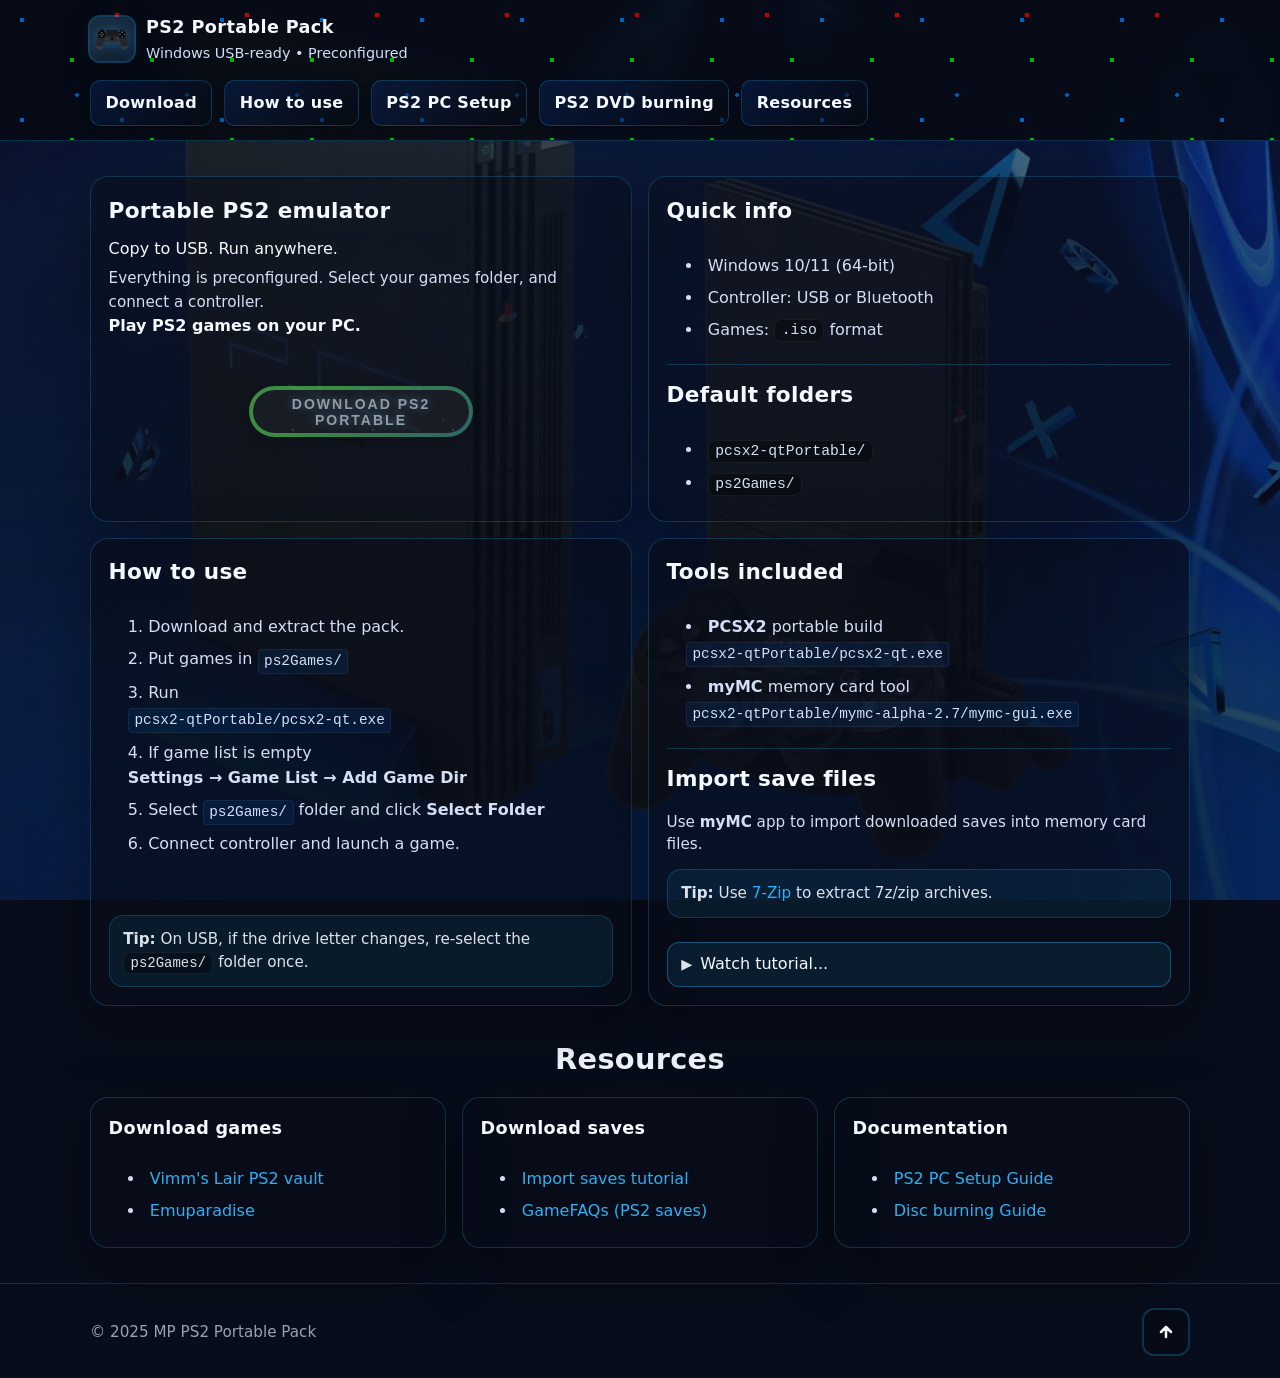
==== commit a8165a6c: "fixed AI1" ====
--- a/index.html
+++ b/index.html
@@ -5,7 +5,17 @@
   <meta name="viewport" content="width=device-width, initial-scale=1">
   <title>PS2 Portable Pack</title>
   <meta name="description" content="Portable PS2 emulator for Windows. Copy to USB, run anywhere.">
+  
+  <!-- Favicons -->
   <link rel="icon" type="image/x-icon" href="assets/faviconPS2web.ico">
+  
+  <!-- Mobile Web App -->
+  <link rel="apple-touch-icon" href="assets/Transparent_Logo_app_ps2.png">
+  <link rel="manifest" href="site.webmanifest">
+  <!-- <meta name="theme-color" content="#0a2a6a"> -->
+  <meta name="apple-mobile-web-app-capable" content="yes">
+  <meta name="apple-mobile-web-app-status-bar-style" content="black-translucent">
+  <meta name="apple-mobile-web-app-title" content="PS2 Pack">
   <link rel="stylesheet" href="css/base.css">
   <link rel="stylesheet" href="css/nav-animation.css"> <!-- NEW -->
   <link rel="stylesheet" href="css/components.css">
@@ -30,27 +40,27 @@
 
         <br>
         <div class="cta-row">
-          <button
-            type="button"
-            class="btn-ps2 disabled"
-            id="megaPcsx2"
-            title="Owner: set PCSX2 MEGA link in main.js"
-          >
-            <strong class="btn-ps2-content">Download PS2 Portable</strong>
+        <button
+          type="button"
+          class="btn-ps2 disabled"
+          id="megaPcsx2"
+          title="Owner: set PCSX2 MEGA link in main.js"
+        >
+          <strong class="btn-ps2-content">Download PS2 Portable</strong>
 
-            <div id="ps2-stars-container">
-              <div id="ps2-stars"></div>
-            </div>
+          <div id="ps2-stars-container">
+            <div id="ps2-stars"></div>
+          </div>
 
-            <div id="ps2-glow">
-              <div class="ps2-circle"></div>
-              <div class="ps2-circle"></div>
-              <div class="ps2-circle"></div>
-            </div>
-          </button>
+          <div id="ps2-glow">
+            <div class="ps2-circle"></div>
+            <div class="ps2-circle"></div>
+            <div class="ps2-circle"></div>
+          </div>
+        </button>
         </div>
       </div>
-
+      
       <div class="card side-card">
         <h2>Quick info</h2>
         <ul class="list">
--- a/css/base.css
+++ b/css/base.css
@@ -13,10 +13,14 @@
 
 * { box-sizing: border-box; margin: 0; padding: 0; }
 
-html { height: 100%; }
+html { 
+  height: 100%; 
+}
 
 body {
-  min-height: 100%;
+  min-height: 100vh;
+  display: flex;
+  flex-direction: column;
   color: var(--text);
   background-color: #070d1a;
   background-image:
--- a/css/components.css
+++ b/css/components.css
@@ -1,209 +1,587 @@
-.brand { display: flex; align-items: center; gap: .75rem; min-width: 200px; }
+/* Brand + nav base */
+.brand {
+  display: flex;
+  align-items: center;
+  gap: .75rem;
+  min-width: 200px;
+}
 
 .ps2-mark {
-  position: relative; width: 44px; height: 44px; border-radius: 10px;
+  position: relative;
+  width: 44px;
+  height: 44px;
+  border-radius: 10px;
   background: linear-gradient(135deg, #1a2332 0%, #0f1828 100%);
-  box-shadow: 0 0 0 2px rgba(47, 184, 255, 0.3), inset 0 0 15px rgba(47, 184, 255, 0.1), 0 12px 30px rgba(0, 0, 0, 0.45);
-  flex-shrink: 0; display: flex; align-items: center; justify-content: center; padding: 6px;
+  box-shadow:
+    0 0 0 2px rgba(47, 184, 255, 0.3),
+    inset 0 0 15px rgba(47, 184, 255, 0.1),
+    0 12px 30px rgba(0, 0, 0, 0.45);
+  flex-shrink: 0;
+  display: flex;
+  align-items: center;
+  justify-content: center;
+  padding: 6px;
 }
 
 .ps2-logo-img {
-  width: 100%; height: 100%; object-fit: contain;
+  width: 100%;
+  height: 100%;
+  object-fit: contain;
   filter: drop-shadow(0 0 8px rgba(47, 184, 255, 0.5));
   animation: logo-pulse 3s ease-in-out infinite;
 }
 
 @keyframes logo-pulse {
-  0%, 100% { transform: scale(0.95); opacity: 0.85; filter: drop-shadow(0 0 8px rgba(47, 184, 255, 0.5)); }
-  50% { transform: scale(1.05); opacity: 1; filter: drop-shadow(0 0 12px rgba(47, 184, 255, 0.8)); }
-}
-
-.brand-text .title { font-weight: 750; letter-spacing: .4px; font-size: 1.1rem; }
-.brand-text .sub { color: var(--muted); font-size: .9rem; margin-top: 2px; }
-
-.nav { display: flex; gap: .75rem; flex-wrap: wrap; position: relative; z-index: 1; }
+  0%, 100% {
+    transform: scale(0.95);
+    opacity: 0.85;
+    filter: drop-shadow(0 0 8px rgba(47, 184, 255, 0.5));
+  }
+  50% {
+    transform: scale(1.05);
+    opacity: 1;
+    filter: drop-shadow(0 0 12px rgba(47, 184, 255, 0.8));
+  }
+}
+
+.brand-text .title {
+  font-weight: 750;
+  letter-spacing: .4px;
+  font-size: 1.1rem;
+}
+
+.brand-text .sub {
+  color: var(--muted);
+  font-size: .9rem;
+  margin-top: 2px;
+}
+
+.nav {
+  display: flex;
+  gap: .75rem;
+  flex-wrap: wrap;
+  position: relative;
+  z-index: 1;
+}
+
 .nav a {
-  color: var(--muted); padding: .45rem .6rem; border-radius: 10px;
-  border: 1px solid transparent; transition: all .15s ease; white-space: nowrap;
-}
-.nav a:hover { color: var(--text); border-color: var(--line); background: rgba(47, 184, 255, 0.08); }
+  color: var(--text);
+  padding: .6rem .9rem;
+  border-radius: 10px;
+  border: 1px solid var(--line);
+  background: linear-gradient(135deg, rgba(10, 42, 106, 0.4), rgba(7, 10, 18, 0.6));
+  box-shadow: 0 2px 8px rgba(0, 0, 0, 0.3);
+  transition: all .2s ease;
+  white-space: nowrap;
+  font-weight: 600;
+  letter-spacing: 0.3px;
+}
+
+.nav a:hover {
+  color: var(--text);
+  border-color: rgba(47, 184, 255, 0.6);
+  background: linear-gradient(135deg, rgba(47, 184, 255, 0.25), rgba(11, 58, 160, 0.4));
+  box-shadow: 
+    0 0 15px rgba(47, 184, 255, 0.4),
+    0 4px 12px rgba(0, 0, 0, 0.4);
+  transform: translateY(-2px);
+}
+
+.nav a:active {
+  transform: translateY(0);
+  box-shadow: 0 2px 6px rgba(0, 0, 0, 0.4);
+}
 
 /* Cards */
 .card {
-  background: var(--panel); border: 1px solid var(--line); border-radius: 18px;
-  box-shadow: var(--shadow); padding: 1.1rem;
-  display: flex; flex-direction: column; position: relative; z-index: 1;
-}
-.card h2 { margin: 0 0 .6rem; }
-.card h3 { margin: 0 0 .5rem; }
-.side-card { background: var(--panel2); }
+  background: var(--panel);
+  border: 1px solid var(--line);
+  border-radius: 18px;
+  box-shadow: var(--shadow);
+  padding: 1.1rem;
+  display: flex;
+  flex-direction: column;
+  position: relative;
+  z-index: 1;
+}
+
+.card h2 {
+  margin: 0 0 .6rem;
+}
+
+.card h3 {
+  margin: 0 0 .5rem;
+}
+
+.side-card {
+  background: var(--panel2);
+}
 
 /* Hero */
-.hero-card { display: flex; flex-direction: column; justify-content: center; min-height: 280px; }
-.hero-main-card { position: relative; justify-content: flex-start; }
-.hero-kicker { margin: 0 0 .45rem; font-size: 1.15rem; font-weight: 650; }
-.hero-title { font-size: 1.35rem; }
-.hero-lead { font-size: .95rem; }
-
-/* Buttons */
+.hero-card {
+  display: flex;
+  flex-direction: column;
+  justify-content: center;
+  min-height: 280px;
+}
+
+.hero-main-card {
+  position: relative;
+  justify-content: flex-start;
+}
+
+.hero-kicker {
+  margin: 0 0 .45rem;
+  font-size: 1.15rem;
+  font-weight: 650;
+}
+
+.hero-title {
+  font-size: 1.35rem;
+}
+
+.hero-lead {
+  font-size: .95rem;
+}
+
+/* Generic buttons */
 .btn {
-  display: inline-flex; align-items: center; justify-content: center;
-  padding: .72rem 1rem; border-radius: 14px; border: 1px solid var(--line);
-  color: var(--text); background: rgba(8, 12, 24, 0.5);
-  transition: transform .08s ease, background .15s ease; cursor: pointer; white-space: nowrap;
-}
-.btn:hover { background: rgba(47, 184, 255, 0.12); border-color: rgba(47, 184, 255, 0.4); }
-.btn:active { transform: translateY(1px); }
+  display: inline-flex;
+  align-items: center;
+  justify-content: center;
+  padding: .72rem 1rem;
+  border-radius: 14px;
+  border: 1px solid var(--line);
+  color: var(--text);
+  background: rgba(8, 12, 24, 0.5);
+  transition: transform .08s ease, background .15s ease;
+  cursor: pointer;
+  white-space: nowrap;
+}
+
+.btn:hover {
+  background: rgba(47, 184, 255, 0.12);
+  border-color: rgba(47, 184, 255, 0.4);
+}
+
+.btn:active {
+  transform: translateY(1px);
+}
+
 .btn.primary {
   border-color: rgba(47, 184, 255, 0.5);
-  background: linear-gradient(135deg, rgba(47, 184, 255, 0.2), rgba(11, 58, 160, 0.25));
-}
+  background: linear-gradient(
+    135deg,
+    rgba(47, 184, 255, 0.2),
+    rgba(11, 58, 160, 0.25)
+  );
+}
+
 .btn.primary:hover {
-  background: linear-gradient(135deg, rgba(47, 184, 255, 0.28), rgba(11, 58, 160, 0.32));
+  background: linear-gradient(
+    135deg,
+    rgba(47, 184, 255, 0.28),
+    rgba(11, 58, 160, 0.32)
+  );
   border-color: rgba(47, 184, 255, 0.6);
 }
-.btn.disabled { opacity: .55; cursor: not-allowed; filter: grayscale(0.25); }
-
+
+.btn.disabled {
+  opacity: .55;
+  cursor: not-allowed;
+  filter: grayscale(0.25);
+}
+
+/* Link-style button */
 .link-btn {
-  display: inline-flex; align-items: center; gap: .5rem; padding: .6rem .85rem;
-  border-radius: 12px; border: 1px solid rgba(47, 184, 255, 0.35);
-  background: rgba(47, 184, 255, 0.1); color: var(--text);
-  transition: all .15s ease; margin-top: auto;
-}
-.link-btn:hover { background: rgba(47, 184, 255, 0.16); border-color: rgba(47, 184, 255, 0.5); }
-.link-btn .icon { font-size: .9rem; opacity: .9; }
+  display: inline-flex;
+  align-items: center;
+  gap: .5rem;
+  padding: .6rem .85rem;
+  border-radius: 12px;
+  border: 1px solid rgba(47, 184, 255, 0.35);
+  background: rgba(47, 184, 255, 0.1);
+  color: var(--text);
+  transition: all .15s ease;
+  margin-top: auto;
+}
+
+.link-btn:hover {
+  background: rgba(47, 184, 255, 0.16);
+  border-color: rgba(47, 184, 255, 0.5);
+}
+
+.link-btn .icon {
+  font-size: .9rem;
+  opacity: .9;
+}
 
 /* Lists */
-.list, .steps { margin: .6rem 0 0; padding-left: 1.2rem; color: var(--muted); }
-.list li, .steps li { margin: .4rem 0; line-height: 1.6; }
-
-.link { color: rgba(47, 184, 255, 0.95); text-decoration: none; transition: color .15s ease; }
-.link:hover { color: rgba(47, 184, 255, 1); text-decoration: underline; }
+.list,
+.steps {
+  margin: .6rem 0 0;
+  padding-left: 1.2rem;
+  color: var(--muted);
+}
+
+.list li,
+.steps li {
+  margin: .4rem 0;
+  line-height: 1.6;
+}
+
+/* Links */
+.link {
+  color: rgba(47, 184, 255, 0.95);
+  text-decoration: none;
+  transition: color .15s ease;
+}
+
+.link:hover {
+  color: rgba(47, 184, 255, 1);
+  text-decoration: underline;
+}
 
 /* Misc */
-.hr { height: 1px; background: var(--line); margin: .9rem 0; }
+.hr {
+  height: 1px;
+  background: var(--line);
+  margin: .9rem 0;
+}
+
 .kicker {
-  display: inline-block; font-size: .85rem; letter-spacing: .6px;
-  text-transform: uppercase; color: rgba(47, 184, 255, 0.95);
-  margin-bottom: .3rem; font-weight: 600;
-}
-.lead { color: var(--muted); margin: .3rem 0 0; line-height: 1.6; }
-.lead2 { color: var(--muted); margin: .35rem 0 .8rem; font-size: .95rem; }
+  display: inline-block;
+  font-size: .85rem;
+  letter-spacing: .6px;
+  text-transform: uppercase;
+  color: rgba(47, 184, 255, 0.95);
+  margin-bottom: .3rem;
+  font-weight: 600;
+}
+
+.lead {
+  color: var(--muted);
+  margin: .3rem 0 0;
+  line-height: 1.6;
+}
+
+.lead2 {
+  color: var(--muted);
+  margin: .35rem 0 .8rem;
+  font-size: .95rem;
+}
+
 .tip {
-  margin-top: auto; padding: .75rem .85rem; border-radius: 14px;
-  border: 1px solid rgba(47, 184, 255, 0.2); background: rgba(47, 184, 255, 0.08);
-  color: rgba(244, 248, 255, 0.9); font-size: .95rem;
+  margin-top: auto;
+  padding: .75rem .85rem;
+  border-radius: 14px;
+  border: 1px solid rgba(47, 184, 255, 0.2);
+  background: rgba(47, 184, 255, 0.08);
+  color: rgba(244, 248, 255, 0.9);
+  font-size: .95rem;
 }
 
 /* Footer */
-.footer { margin-top: 2rem; padding: 1.5rem 0; border-top: 1px solid var(--line); }
+.footer {
+  margin-top: auto;
+  padding: 1.5rem 0;
+  border-top: 1px solid var(--line);
+}
+
 .footer-inner {
-  display: flex; justify-content: space-between; align-items: center;
-  color: rgba(234, 242, 255, 0.65); font-size: .95rem;
-}
+  display: flex;
+  justify-content: space-between;
+  align-items: center;
+  color: rgba(234, 242, 255, 0.65);
+  font-size: .95rem;
+}
+
+/* Old .back-top kept for compatibility (if used anywhere) */
 .back-top {
-  display: flex; align-items: center; justify-content: center;
-  width: 36px; height: 36px; border-radius: 10px; border: 1px solid var(--line);
-  background: rgba(8, 12, 24, 0.5); color: var(--muted);
-  transition: all .15s ease; flex-shrink: 0;
-}
-.back-top:hover { background: rgba(47, 184, 255, 0.12); color: var(--text); border-color: rgba(47, 184, 255, 0.35); }
+  display: flex;
+  align-items: center;
+  justify-content: center;
+  width: 36px;
+  height: 36px;
+  border-radius: 10px;
+  border: 1px solid var(--line);
+  background: rgba(8, 12, 24, 0.5);
+  color: var(--muted);
+  transition: all .15s ease;
+  flex-shrink: 0;
+}
+
+.back-top:hover {
+  background: rgba(47, 184, 255, 0.12);
+  color: var(--text);
+  border-color: rgba(47, 184, 255, 0.35);
+}
 
 /* Docs page */
 .note {
-  margin: 1rem 0; padding: .85rem 1rem; border-radius: 14px;
-  border: 1px solid rgba(47, 184, 255, 0.25); background: rgba(47, 184, 255, 0.08);
+  margin: 1rem 0;
+  padding: .85rem 1rem;
+  border-radius: 14px;
+  border: 1px solid rgba(47, 184, 255, 0.25);
+  background: rgba(47, 184, 255, 0.08);
   color: rgba(244, 248, 255, 0.9);
 }
+
 .intro {
-  color: var(--muted); font-size: 1.05rem; margin: 0 0 2rem;
-  padding-bottom: 1.5rem; border-bottom: 1px solid var(--line);
-}
-.doc-section { margin: 2rem 0; }
-.doc-section h2 { margin: 0 0 .8rem; font-size: 1.5rem; }
-.doc-section h3 { margin: 1.2rem 0 .6rem; font-size: 1.2rem; }
-.doc-section h4 { margin: 1rem 0 .5rem; font-size: 1.05rem; font-weight: 650; }
-.doc-section p { color: var(--muted); margin: .6rem 0; line-height: 1.6; }
-.path-list { list-style: none; padding: 0; margin: .8rem 0; }
-.path-list li { padding: .5rem 0; color: var(--muted); }
-.doc-steps { margin: .8rem 0; padding-left: 1.5rem; color: var(--muted); }
-.doc-steps li { margin: .7rem 0; line-height: 1.6; }
-.doc-steps ul { margin: .5rem 0; padding-left: 1.2rem; }
-.doc-footer { margin-top: 2.5rem; padding-top: 1.5rem; border-top: 1px solid var(--line); text-align: center; }
+  color: var(--muted);
+  font-size: 1.05rem;
+  margin: 0 0 2rem;
+  padding-bottom: 1.5rem;
+  border-bottom: 1px solid var(--line);
+}
+
+.doc-section {
+  margin: 2rem 0;
+}
+
+.doc-section h2 {
+  margin: 0 0 .8rem;
+  font-size: 1.5rem;
+}
+
+.doc-section h3 {
+  margin: 1.2rem 0 .6rem;
+  font-size: 1.2rem;
+}
+
+.doc-section h4 {
+  margin: 1rem 0 .5rem;
+  font-size: 1.05rem;
+  font-weight: 650;
+}
+
+.doc-section p {
+  color: var(--muted);
+  margin: .6rem 0;
+  line-height: 1.6;
+}
+
+.path-list {
+  list-style: none;
+  padding: 0;
+  margin: .8rem 0;
+}
+
+.path-list li {
+  padding: .5rem 0;
+  color: var(--muted);
+}
+
+.doc-steps {
+  margin: .8rem 0;
+  padding-left: 1.5rem;
+  color: var(--muted);
+}
+
+.doc-steps li {
+  margin: .7rem 0;
+  line-height: 1.6;
+}
+
+.doc-steps ul {
+  margin: .5rem 0;
+  padding-left: 1.2rem;
+}
+
+.doc-footer {
+  margin-top: 2.5rem;
+  padding-top: 1.5rem;
+  border-top: 1px solid var(--line);
+  text-align: center;
+}
+
+/* Inline path chips */
 .inline-path {
-  display: inline-block; margin-top: .15rem;
-  font-family: "Courier New", monospace; font-size: .9em;
-  padding: 0 .35rem; border-radius: 4px; background: rgba(0, 100, 200, 0.12);
-}
-
-/* ENHANCED Accordion - Bigger/more visible arrow */
-.accordion { margin: 1.5rem 0; }
-.accordion-item { margin-bottom: 1rem; }
+  display: inline-block;
+  margin-top: .15rem;
+  font-family: "Courier New", monospace;
+  font-size: .9em;
+  padding: 0 .35rem;
+  border-radius: 4px;
+  background: rgba(0, 100, 200, 0.12);
+}
+
+/* Accordion (Featured games) */
+.accordion {
+  margin: 1.5rem 0;
+}
+
+.accordion-item {
+  margin-bottom: 1rem;
+}
+
+/* Toggle button */
 .accordion-toggle {
-  width: 100%; padding: 1.1rem 1.4rem; background: var(--panel);
-  border: 1px solid var(--line); border-radius: 14px; text-align: left;
-  cursor: pointer; transition: all .2s ease; display: flex;
-  align-items: center; gap: 0.7rem; color: var(--text); font-weight: 650;
-}
+  width: 100%;
+  padding: 1.1rem 1.4rem;
+  background: var(--panel2);
+  border: 1px solid var(--line);
+  border-radius: 14px;
+  text-align: left;
+  cursor: pointer;
+  display: flex;
+  align-items: center;
+  gap: 0.7rem;
+  color: var(--text);
+  font-weight: 650;
+  transition:
+    background 0.18s ease,
+    border-color 0.18s ease,
+    transform 0.18s ease,
+    box-shadow 0.18s ease;
+}
+
 .accordion-toggle:hover {
-  background: rgba(47, 184, 255, 0.12); border-color: rgba(47, 184, 255, 0.4);
-  transform: translateX(3px);
-}
+  background: rgba(47, 184, 255, 0.16);
+  border-color: rgba(47, 184, 255, 0.5);
+  transform: translateX(4px);
+  box-shadow: 0 0 20px rgba(47, 184, 255, 0.4);
+}
+
+/* Active state - when accordion is open */
+.accordion-toggle.open {
+  background: var(--panel);
+  border-color: rgba(47, 184, 255, 0.4);
+  box-shadow: 0 0 12px rgba(47, 184, 255, 0.25);
+}
+
+/* Arrow icon (▸) */
 .accordion-icon {
-  font-size: 1.1rem; opacity: 1; transition: transform 0.25s ease;
-  margin-right: 0.5rem;
-}
-.accordion-toggle.open .accordion-icon { transform: rotate(90deg) scale(1.1); }
+  font-size: 1.1rem;
+  opacity: 1;
+  display: inline-flex;
+  align-items: center;
+  justify-content: center;
+  transition: transform 0.3s ease;
+  transform-origin: center;
+}
+
+/* When button has .open: arrow rotates */
+.accordion-toggle.open .accordion-icon {
+  transform: rotate(90deg) scale(1.15);
+}
+
+/* Content panel */
 .accordion-content {
-  max-height: 0; overflow: hidden; transition: max-height .35s ease;
-  background: var(--panel2); border-radius: 0 0 14px 14px;
-  border: 1px solid var(--line); border-top: none; padding: 0 1.4rem;
-}
-.accordion-content.active { max-height: 1000px; padding: 1.2rem 1.4rem 1.4rem; }
+  max-height: 0;
+  overflow: hidden;
+  background: var(--panel2);
+  border-radius: 0 0 14px 14px;
+  border: 1px solid var(--line);
+  border-top: none;
+  padding: 0 1.4rem;
+  transition:
+    max-height 0.35s ease,
+    padding 0.24s ease,
+    opacity 0.25s ease;
+  opacity: 0;
+}
+
+.accordion-content.active {
+  max-height: 1000px;
+  padding: 1.2rem 1.4rem 1.4rem;
+  opacity: 1;
+}
 
 /* Game covers */
-.game-cover { position: relative; overflow: hidden; border-radius: 14px; margin-bottom: 1.4rem; }
+.game-cover {
+  position: relative;
+  overflow: hidden;
+  border-radius: 14px;
+  margin-bottom: 1.4rem;
+}
+
 .game-cover img {
-  width: 100%; height: 260px; object-fit: cover; display: block;
-  border-radius: 14px; transition: transform .35s ease;
-}
-.game-cover:hover img { transform: scale(1.05); }
+  width: 100%;
+  height: 260px;
+  object-fit: cover;
+  display: block;
+  border-radius: 14px;
+  transition: transform .35s ease;
+}
+
+.game-cover:hover img {
+  transform: scale(1.05);
+}
+
 .game-cover span {
-  position: absolute; left: 1rem; right: 1rem; bottom: 1rem;
-  background: rgba(7, 10, 18, 0.9); color: var(--text); font-weight: 750;
-  padding: 0.5rem 0.8rem; border-radius: 10px; font-size: 0.95rem;
-  text-shadow: 0 2px 6px rgba(0, 0, 0, 0.9);
-}
-
-@media (min-width: 901px) { .doc-section .games-row { grid-template-columns: repeat(3, minmax(0, 1fr)); } }
-
-/* CENTERED GAMES BUTTON */
+  position: absolute;
+  left: 1rem;
+  right: 1rem;
+  bottom: 1rem;
+  background: rgba(7, 15, 32, 0.96);
+  color: #e4f3ff;
+  font-weight: 750;
+  padding: 0.5rem 0.9rem;
+  border-radius: 10px;
+  font-size: 0.95rem;
+  text-shadow: 0 0 10px rgba(11, 58, 160, 0.9);
+  border: 1px solid rgba(47, 184, 255, 0.55);
+  box-shadow:
+    0 0 18px rgba(11, 58, 160, 0.7),
+    0 4px 16px rgba(0, 0, 0, 0.8);
+  letter-spacing: 0.6px;
+}
+
+
+/* Desktop row for featured games */
+@media (min-width: 901px) {
+  .doc-section .games-row {
+    grid-template-columns: repeat(3, minmax(0, 1fr));
+  }
+}
+
+/* Centered games button section */
 .games-section-center {
-  text-align: center; margin: 2rem 0;
-}
+  text-align: center;
+  margin: 2rem 0;
+}
+
 @media (min-width: 901px) {
-  .games-mega-btn { display: block; margin: 2rem auto 0; max-width: 280px; }
-}
+  .games-mega-btn {
+    display: block;
+    margin: 2rem auto 0;
+    max-width: 280px;
+  }
+}
+
 @media (max-width: 900px) {
-  .games-mega-btn { width: 100%; margin: 1.5rem auto 0; }
-}
-
-/* FIXED BACK-TO-TOP - VISIBLE + LARGER */
+  .games-mega-btn {
+    width: 100%;
+    margin: 1.5rem auto 0;
+  }
+}
+
+/* New reusable Back-to-top button */
 .back-to-top-btn {
-  display: flex !important; align-items: center; justify-content: center;
-  width: 48px !important; height: 48px !important; border-radius: 12px;
-  border: 2px solid var(--line) !important; 
-  background: rgba(8, 12, 24, 0.85) !important;
-  color: var(--text) !important; transition: all .25s ease;
-  flex-shrink: 0; text-decoration: none;
-}
+  display: flex;
+  align-items: center;
+  justify-content: center;
+  width: 48px;
+  height: 48px;
+  border-radius: 12px;
+  border: 2px solid var(--line);
+  background: rgba(8, 12, 24, 0.85);
+  color: var(--text);
+  transition: all .25s ease;
+  flex-shrink: 0;
+  text-decoration: none;
+}
+
 .back-to-top-btn:hover {
-  background: rgba(47, 184, 255, 0.2) !important; 
-  border-color: rgba(47, 184, 255, 0.6) !important;
+  background: rgba(47, 184, 255, 0.2);
+  border-color: rgba(47, 184, 255, 0.6);
   transform: translateY(-3px) scale(1.1);
 }
-.back-to-top-btn svg { 
-  width: 20px !important; height: 20px !important; 
-  stroke: currentColor; stroke-width: 2.5;
-}
-
+
+.back-to-top-btn svg {
+  width: 20px;
+  height: 20px;
+  stroke: currentColor;
+  stroke-width: 2.5;
+}
--- a/css/layout.css
+++ b/css/layout.css
@@ -1,24 +1,69 @@
 .wrap { width: min(1100px, calc(100% - 2rem)); margin: 0 auto; }
+
 main.wrap { padding: 1.2rem 0 2.2rem; }
 
 /* Hero section */
-.hero { display: grid; grid-template-columns: 1fr 1fr; gap: 1rem; margin-top: 1rem; }
-.hero-card { display: flex; flex-direction: column; justify-content: center; min-height: 280px; }
-.cta-row { display: flex; gap: .7rem; flex-wrap: wrap; justify-content: center; margin-top: 1.5rem; }
+.hero {
+  display: grid;
+  grid-template-columns: 1fr 1fr;
+  gap: 1rem;
+  margin-top: 1rem;
+}
+
+.hero-card {
+  display: flex;
+  flex-direction: column;
+  justify-content: center;
+  min-height: 280px;
+}
+
+.cta-row {
+  display: flex;
+  justify-content: center;
+  align-items: center;
+  gap: .7rem;
+  flex-wrap: wrap;
+  margin-top: 1.5rem;
+}
 
 /* Grid layouts */
-.grid { display: grid; grid-template-columns: 1fr 1fr; gap: 1rem; margin-top: 1rem; }
-.grid-3 { display: grid; grid-template-columns: repeat(auto-fit, minmax(240px, 1fr)); gap: 1rem; margin-top: 1rem; }
-.section-title { margin: 2rem 0 1rem; font-size: 1.8rem; text-align: center; }
+.grid {
+  display: grid;
+  grid-template-columns: 1fr 1fr;
+  gap: 1rem;
+  margin-top: 1rem;
+}
+
+.grid-3 {
+  display: grid;
+  grid-template-columns: repeat(auto-fit, minmax(240px, 1fr));
+  gap: 1rem;
+  margin-top: 1rem;
+}
+
+.section-title {
+  margin: 2rem 0 1rem;
+  font-size: 1.8rem;
+  text-align: center;
+}
 
 /* Docs page layout */
 .docs-main { padding: 2rem 0 3rem; }
+
 .docs-content {
-  max-width: 820px; margin: 0 auto; background: var(--panel);
-  border: 1px solid var(--line); border-radius: 18px; box-shadow: var(--shadow);
+  max-width: 820px;
+  margin: 0 auto;
+  background: var(--panel);
+  border: 1px solid var(--line);
+  border-radius: 18px;
+  box-shadow: var(--shadow);
   padding: 2rem 2.2rem;
 }
-.docs-content h1 { margin: 0 0 .5rem; font-size: clamp(1.8rem, 3vw, 2.4rem); }
+
+.docs-content h1 {
+  margin: 0 0 .5rem;
+  font-size: clamp(1.8rem, 3vw, 2.4rem);
+}
 
 /* Responsive */
 @media (max-width: 900px) {
@@ -28,13 +73,17 @@
   .hero-card { min-height: unset; }
 }
 
+/* Mobile: keep fixed button width and center it */
 @media (max-width: 768px) {
-  .topbar-inner { flex-direction: column; align-items: flex-start; }
-  .nav { width: 100%; justify-content: flex-start; }
-  .docs-content { padding: 1.5rem 1.2rem; }
-  .cta-row { flex-direction: column; }
-  .btn { width: 100%; }
-  .btn-ps2 { width: 100%; max-width: 100%; }
+  .cta-row {
+    justify-content: center;
+  }
+
+  .btn-ps2 {
+    width: 14rem;
+    max-width: 90vw;
+    margin-inline: auto;
+  }
 }
 
 @media (max-width: 480px) {
--- a/css/ps2-button.css
+++ b/css/ps2-button.css
@@ -1,73 +1,183 @@
 .btn-ps2 {
-  position: relative; display: flex; justify-content: center; align-items: center;
-  width: 14rem; height: 3.2rem; overflow: hidden; cursor: pointer;
-  border-radius: 5rem; transition: 0.5s; border: double 4px transparent;
-  background-image: linear-gradient(#1a2332, #1a2332), linear-gradient(137.48deg, #00ff00 10%, #0080ff 45%, #2fb8ff 67%, #ff0000 87%);
-  background-origin: border-box; background-clip: content-box, border-box;
-  background-size: 300% 300%; animation: ps2_gradient 6s ease infinite;
+  position: relative;
+  display: flex;
+  justify-content: center;
+  align-items: center;
+  width: 14rem;
+  height: 3.2rem;
+  overflow: hidden;
+  cursor: pointer;
+  border-radius: 5rem;
+  transition: 0.5s;
+  border: double 4px transparent;
+  background-image: linear-gradient(#1a2332, #1a2332),
+                    linear-gradient(137.48deg, #00ff00 10%, #0080ff 45%, #2fb8ff 67%, #ff0000 87%);
+  background-origin: border-box;
+  background-clip: content-box, border-box;
+  background-size: 300% 300%;
+  animation: ps2_gradient 6s ease infinite;
   box-shadow: 0 4px 20px rgba(0,0,0,0.4);
 }
 
 .btn-ps2-content {
-  z-index: 2; font-weight: 750; font-size: 14px; letter-spacing: 2px;
-  color: #e8f4ff; text-shadow: 0 0 8px rgba(47,184,255,0.9), 0 2px 4px rgba(0,0,0,0.5);
+  z-index: 2;
+  font-weight: 750;
+  font-size: 14px;
+  letter-spacing: 2px;
+  color: #e8f4ff;
+  text-shadow: 0 0 8px rgba(47,184,255,0.9), 0 2px 4px rgba(0,0,0,0.5);
   text-transform: uppercase;
 }
 
+/* Stars / dots background */
 #ps2-stars-container {
-  position: absolute; z-index: 0; width: 100%; height: 100%;
-  overflow: hidden; transition: 0.5s; border-radius: 5rem;
+  position: absolute;
+  z-index: 0;
+  width: 100%;
+  height: 100%;
+  overflow: hidden;
+  transition: 0.5s;
+  border-radius: 5rem;
 }
 
+#ps2-stars {
+  position: relative;
+  background: transparent;
+  width: 200rem;
+  height: 200rem;
+}
+
+#ps2-stars::after {
+  content: "";
+  position: absolute;
+  top: -10rem;
+  left: -100rem;
+  width: 100%;
+  height: 100%;
+  animation: ps2_star_rotate 120s linear infinite;
+  background-image:
+    radial-gradient(circle, #00ff00 1.5px, transparent 1.5px),
+    radial-gradient(circle, #0080ff 1.2px, transparent 1.2px);
+  background-size: 80px 80px, 100px 100px;
+  background-position: 0 0, 40px 40px;
+  opacity: 0.4;
+}
+
+#ps2-stars::before {
+  content: "";
+  position: absolute;
+  top: 0;
+  left: -50%;
+  width: 170%;
+  height: 500%;
+  animation: ps2_star_move 100s linear infinite;
+  background-image:
+    radial-gradient(circle, #0080ff 1.5px, transparent 1.5px),
+    radial-gradient(circle, #ff0000 1.2px, transparent 1.2px);
+  background-size: 90px 90px, 110px 110px;
+  background-position: 0 0, 45px 45px;
+  opacity: 0.35;
+}
+
+/* Glow circles */
 #ps2-glow {
-  position: absolute; display: flex; gap: 1.5rem; width: auto;
-  justify-content: center; z-index: 1;
+  position: absolute;
+  display: flex;
+  gap: 1.5rem;
+  width: auto;
+  justify-content: center;
+  z-index: 1;
 }
 
 .ps2-circle {
-  width: 100%; height: 30px; filter: blur(2.5rem);
-  animation: ps2_pulse 5s infinite ease-in-out; z-index: 1;
+  width: 100%;
+  height: 30px;
+  filter: blur(2.5rem);
+  animation: ps2_pulse 5s infinite ease-in-out;
+  z-index: 1;
 }
+
 .ps2-circle:nth-of-type(1) { background: rgba(0,255,0,0.7); animation-delay: 0s; }
 .ps2-circle:nth-of-type(2) { background: rgba(0,128,255,0.8); animation-delay: 1.6s; }
 .ps2-circle:nth-of-type(3) { background: rgba(255,0,0,0.7); animation-delay: 3.2s; }
 
-.btn-ps2:hover #ps2-stars-container { z-index: 1; background-color: rgba(26,35,50,0.7); }
-.btn-ps2:hover { transform: scale(1.08); box-shadow: 0 6px 30px rgba(0,128,255,0.3); }
-.btn-ps2:active {
-  border: double 4px #0080ff; background-origin: border-box;
-  background-clip: content-box, border-box; animation: none; transform: scale(1.05);
-}
-.btn-ps2:active .ps2-circle { background: rgba(47,184,255,0.9); }
-
-#ps2-stars {
-  position: relative; background: transparent; width: 200rem; height: 200rem;
-}
-#ps2-stars::after {
-  content: ""; position: absolute; top: -10rem; left: -100rem;
-  width: 100%; height: 100%; animation: ps2_star_rotate 120s linear infinite;
-  background-image: radial-gradient(circle, #00ff00 1.5px, transparent 1.5px), radial-gradient(circle, #0080ff 1.2px, transparent 1.2px);
-  background-size: 80px 80px, 100px 100px; background-position: 0 0, 40px 40px; opacity: 0.4;
-}
-#ps2-stars::before {
-  content: ""; position: absolute; top: 0; left: -50%; width: 170%; height: 500%;
-  animation: ps2_star_move 100s linear infinite;
-  background-image: radial-gradient(circle, #0080ff 1.5px, transparent 1.5px), radial-gradient(circle, #ff0000 1.2px, transparent 1.2px);
-  background-size: 90px 90px, 110px 110px; background-position: 0 0, 45px 45px; opacity: 0.35;
+.btn-ps2:hover #ps2-stars-container {
+  z-index: 1;
+  background-color: rgba(26,35,50,0.7);
 }
 
-.btn-ps2.disabled { opacity: 0.6; cursor: not-allowed; filter: grayscale(0.5); }
+.btn-ps2:hover {
+  transform: scale(1.08);
+  box-shadow: 0 6px 30px rgba(0,128,255,0.3);
+}
 
-@keyframes ps2_star_move { from { transform: translateY(0); } to { transform: translateY(-180rem); } }
-@keyframes ps2_star_rotate { from { transform: rotate(0deg); } to { transform: rotate(360deg); } }
+.btn-ps2:active {
+  border: double 4px #0080ff;
+  background-origin: border-box;
+  background-clip: content-box, border-box;
+  animation: none;
+  transform: scale(1.05);
+}
+
+.btn-ps2:active .ps2-circle {
+  background: rgba(47,184,255,0.9);
+}
+
+.btn-ps2.disabled {
+  opacity: 0.6;
+  cursor: not-allowed;
+  filter: grayscale(0.5);
+}
+
+/* Games button block + android spacing */
+.games-section-center {
+  text-align: center;
+  margin: 2rem 0;
+}
+
+@media (min-width: 901px) {
+  .games-mega-btn {
+    display: block;
+    margin: 2rem auto 0;
+    max-width: 280px;
+  }
+}
+
+@media (max-width: 900px) {
+  .games-mega-btn {
+    width: 100%;
+    margin: 1.2rem auto 0;
+  }
+}
+
+/* Extra tweak: reduce top gap in accordion on mobile */
+@media (max-width: 768px) {
+  .accordion-content .games-section-center {
+    margin-top: 0.6rem;
+    margin-bottom: 1.2rem;
+  }
+}
+
+/* Animations */
+@keyframes ps2_star_move {
+  from { transform: translateY(0); }
+  to   { transform: translateY(-180rem); }
+}
+
+@keyframes ps2_star_rotate {
+  from { transform: rotate(0deg); }
+  to   { transform: rotate(360deg); }
+}
+
 @keyframes ps2_gradient {
-  0% { background-position: 0% 50%; }
-  50% { background-position: 100% 50%; }
+  0%   { background-position: 0% 50%; }
+  50%  { background-position: 100% 50%; }
   100% { background-position: 0% 50%; }
 }
+
 @keyframes ps2_pulse {
-  0% { transform: scale(0.65); opacity: 0.5; }
-  20% { transform: scale(1.1); opacity: 1; }
-  40% { transform: scale(0.65); opacity: 0.5; }
+  0%   { transform: scale(0.65); opacity: 0.5; }
+  20%  { transform: scale(1.1);  opacity: 1; }
+  40%  { transform: scale(0.65); opacity: 0.5; }
   100% { transform: scale(0.65); opacity: 0.5; }
 }
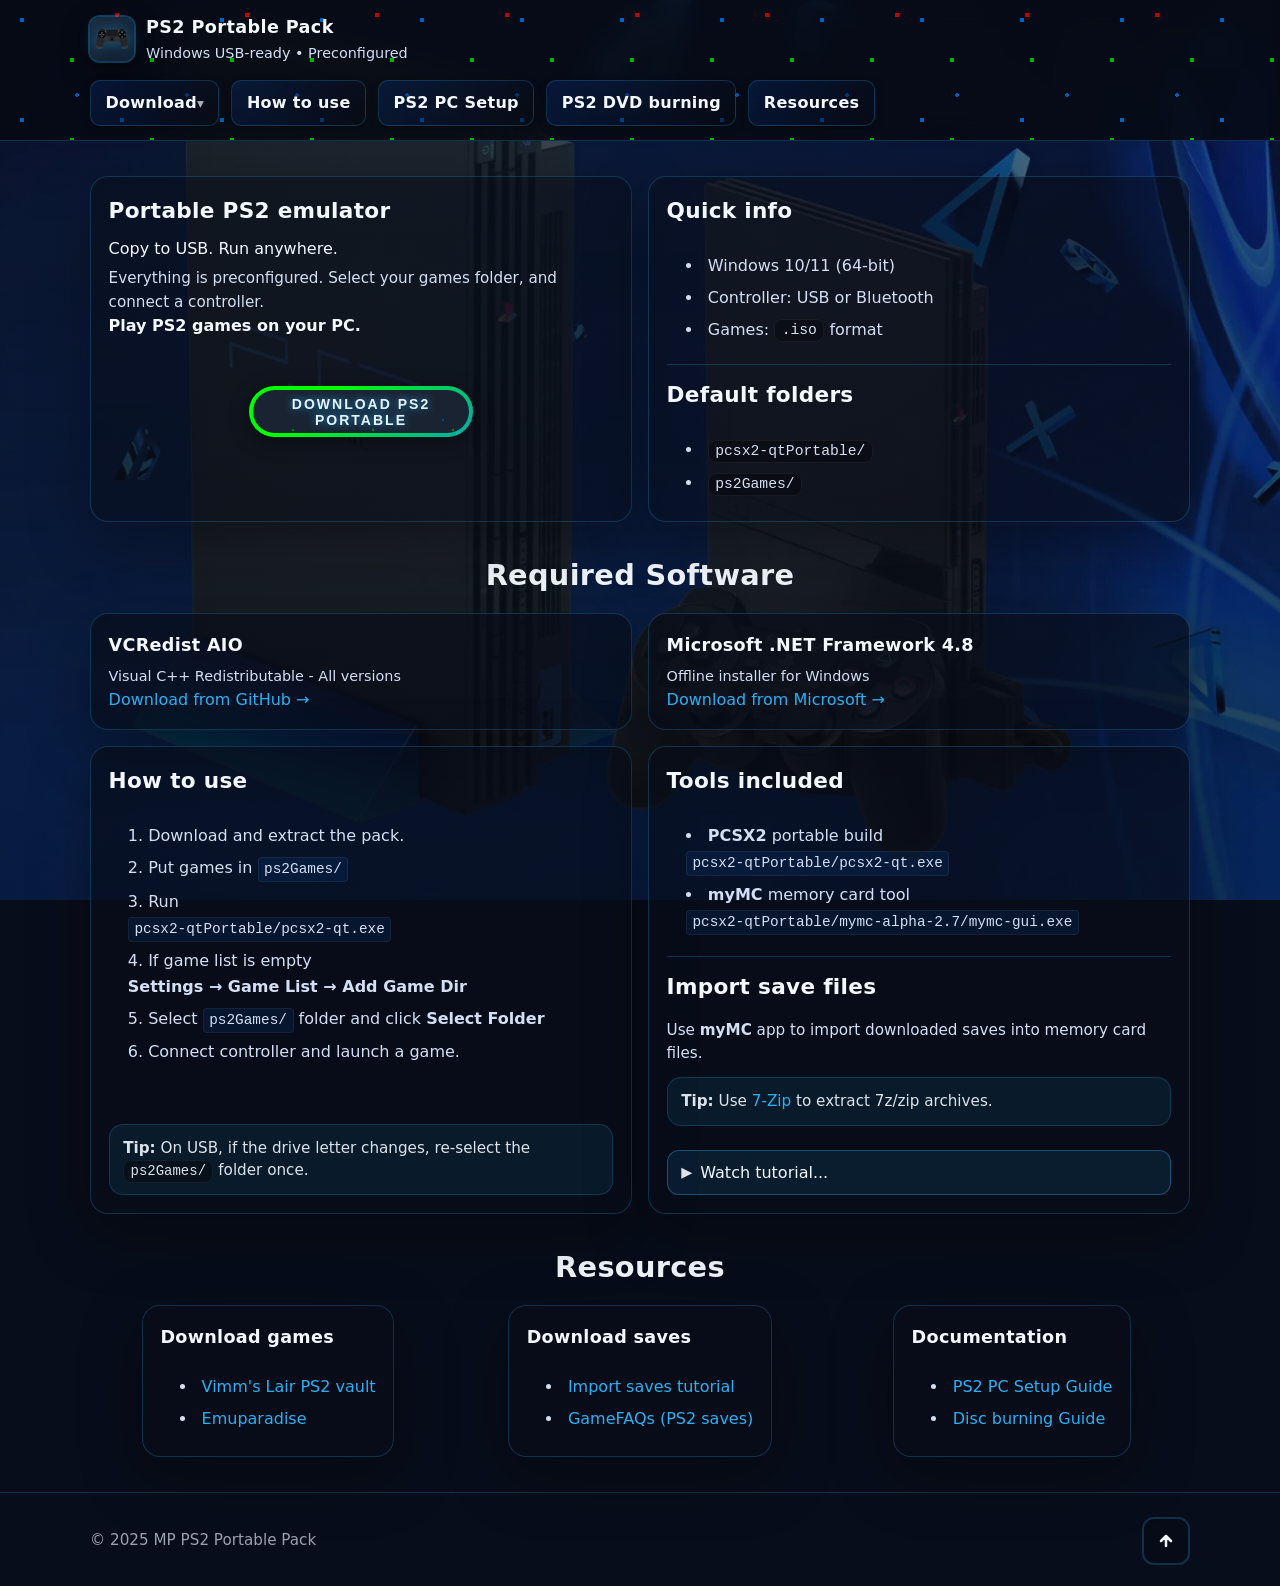
==== commit 9d24ca56: "fixed AI3" ====
--- a/index.html
+++ b/index.html
@@ -13,7 +13,7 @@
   <link rel="apple-touch-icon" href="assets/Transparent_Logo_app_ps2.png">
   <link rel="manifest" href="site.webmanifest">
   <!-- <meta name="theme-color" content="#0a2a6a"> -->
-  <meta name="apple-mobile-web-app-capable" content="yes">
+  <meta name="mobile-web-app-capable" content="yes">
   <meta name="apple-mobile-web-app-status-bar-style" content="black-translucent">
   <meta name="apple-mobile-web-app-title" content="PS2 Pack">
   <link rel="stylesheet" href="css/base.css">
@@ -40,12 +40,7 @@
 
         <br>
         <div class="cta-row">
-        <button
-          type="button"
-          class="btn-ps2 disabled"
-          id="megaPcsx2"
-          title="Owner: set PCSX2 MEGA link in main.js"
-        >
+        <button type="button" class="btn-ps2" id="megaPcsx2">
           <strong class="btn-ps2-content">Download PS2 Portable</strong>
 
           <div id="ps2-stars-container">
@@ -74,6 +69,28 @@
           <li><code>pcsx2-qtPortable/</code></li>
           <li><code>ps2Games/</code></li>
         </ul>
+      </div>
+    </section>
+
+    <!-- Installation Requirements -->
+    <section id="requirements">
+      <h2 class="section-title">Required Software</h2>
+      <div class="grid">
+        <div class="card">
+          <h3>VCRedist AIO</h3>
+          <p class="muted">Visual C++ Redistributable - All versions</p>
+          <a class="link" href="https://github.com/xyzsteven/VCRedistAIO/blob/main/VCRedist/01.%20INSTALL%20ALL.bat" target="_blank" rel="noopener">
+            Download from GitHub →
+          </a>
+        </div>
+
+        <div class="card">
+          <h3>Microsoft .NET Framework 4.8</h3>
+          <p class="muted">Offline installer for Windows</p>
+          <a class="link" href="https://support.microsoft.com/en-us/topic/microsoft-net-framework-4-8-offline-installer-for-windows-9d23f658-3b97-68ab-d013-aa3c3e7495e0" target="_blank" rel="noopener">
+            Download from Microsoft →
+          </a>
+        </div>
       </div>
     </section>
 
@@ -185,6 +202,7 @@
     </div>
   </footer>
 
+  <script src="js/config.js"></script>
   <script src="js/main.js"></script>
 </body>
 </html>
--- a/css/base.css
+++ b/css/base.css
@@ -32,7 +32,29 @@
   background-size: cover;
   background-repeat: no-repeat;
   background-attachment: fixed;
+  
+  /* ===== FONT SYSTEM ===== */
+  /* Default: System fonts */
   font: 16px/1.5 system-ui, -apple-system, Segoe UI, Roboto, Arial, sans-serif;
+  
+  /* ALTERNATIVE FONTS - Uncomment ONE of these to switch fonts: */
+  
+  /* Option 1: Google Fonts - Orbitron (Futuristic, tech-style) */
+  /* font-family: 'Orbitron', system-ui, sans-serif; */
+  /* To use: Add this in <head>: <link href="https://fonts.googleapis.com/css2?family=Orbitron:wght@400;500;700;900&display=swap" rel="stylesheet"> */
+  
+  /* Option 2: Google Fonts - Rajdhani (Modern, gaming-style) */
+  /* font-family: 'Rajdhani', system-ui, sans-serif; */
+  /* To use: Add this in <head>: <link href="https://fonts.googleapis.com/css2?family=Rajdhani:wght@400;500;600;700&display=swap" rel="stylesheet"> */
+  
+  /* Option 3: Google Fonts - Exo 2 (Tech, sci-fi style) */
+  /* font-family: 'Exo 2', system-ui, sans-serif; */
+  /* To use: Add this in <head>: <link href="https://fonts.googleapis.com/css2?family=Exo+2:wght@400;500;600;700;800&display=swap" rel="stylesheet"> */
+  
+  /* Option 4: Monospace (Developer/retro style) */
+  /* font-family: 'Courier New', Courier, monospace; */
+  
+  /* ===== END FONT SYSTEM ===== */
 }
 
 h1, h2, h3 { margin: 0; font-weight: 750; letter-spacing: .3px; }
--- a/css/nav-animation.css
+++ b/css/nav-animation.css
@@ -2,13 +2,13 @@
 .topbar {
   position: sticky;
   top: 0;
-  z-index: 100;
+  z-index: 10000;
   background: rgba(7, 10, 18, 0.85);
   -webkit-backdrop-filter: blur(12px);
   backdrop-filter: blur(12px);
   border-bottom: 1px solid var(--line);
   isolation: isolate;
-  overflow: hidden;
+  overflow: visible;
 }
 
 /* Dots layer spans entire viewport, but is independent from content width */
@@ -69,7 +69,7 @@
 /* Content stays in centered .wrap exactly like the rest of the page */
 .topbar-inner {
   position: relative;
-  z-index: 1;
+  z-index: 10001;
   display: flex;
   align-items: center;
   justify-content: space-between;
@@ -77,3 +77,121 @@
   padding: 0.9rem 0;
   flex-wrap: wrap;
 }
+
+/* Dropdown Navigation */
+.nav-dropdown {
+  position: relative;
+  display: inline-block;
+  z-index: 10002;
+}
+
+.nav-dropdown-toggle {
+  /* Match .nav a styling exactly */
+  display: inline-block;
+  color: var(--text);
+  padding: .6rem .9rem;
+  border-radius: 10px;
+  border: 1px solid var(--line);
+  background: linear-gradient(135deg, rgba(10, 42, 106, 0.4), rgba(7, 10, 18, 0.6));
+  box-shadow: 0 2px 8px rgba(0, 0, 0, 0.3);
+  transition: all .2s ease;
+  white-space: nowrap;
+  font-weight: 600;
+  letter-spacing: 0.3px;
+  cursor: pointer;
+  -webkit-user-select: none;
+  user-select: none;
+  text-decoration: none;
+}
+
+/* Add arrow indicator with CSS */
+.nav-dropdown-toggle::after {
+  content: ' ▾';
+  font-size: 0.85em;
+  opacity: 0.7;
+  transition: transform 0.2s ease;
+  display: inline-block;
+}
+
+.nav-dropdown.active .nav-dropdown-toggle::after {
+  transform: rotate(180deg);
+}
+
+.nav-dropdown-toggle:hover {
+  color: var(--text);
+  border-color: rgba(47, 184, 255, 0.6);
+  background: linear-gradient(135deg, rgba(47, 184, 255, 0.25), rgba(11, 58, 160, 0.4));
+  box-shadow: 
+    0 0 15px rgba(47, 184, 255, 0.4),
+    0 4px 12px rgba(0, 0, 0, 0.4);
+  transform: translateY(-2px);
+}
+
+/* Active state when dropdown is open */
+.nav-dropdown.active .nav-dropdown-toggle {
+  color: var(--text);
+  border-color: rgba(47, 184, 255, 0.8);
+  background: linear-gradient(135deg, rgba(47, 184, 255, 0.35), rgba(11, 58, 160, 0.5));
+  box-shadow: 
+    0 0 20px rgba(47, 184, 255, 0.6),
+    0 4px 12px rgba(0, 0, 0, 0.4);
+}
+
+.nav-dropdown-menu {
+  display: none;
+  position: absolute;
+  top: calc(100% + 0.5rem);
+  left: 0;
+  min-width: 200px;
+  background: linear-gradient(135deg, rgba(10, 42, 106, 0.98), rgba(7, 10, 18, 0.98));
+  border: 1px solid rgba(47, 184, 255, 0.4);
+  border-radius: 10px;
+  box-shadow: 
+    0 8px 32px rgba(0, 0, 0, 0.6),
+    0 0 20px rgba(47, 184, 255, 0.2);
+  z-index: 10003;
+  -webkit-backdrop-filter: blur(16px);
+  backdrop-filter: blur(16px);
+  overflow: hidden;
+}
+
+.nav-dropdown-menu a {
+  display: block;
+  padding: 0.85rem 1.2rem;
+  color: var(--text);
+  border: none;
+  border-radius: 0;
+  background: transparent;
+  transition: all 0.2s ease;
+  font-weight: 600;
+  letter-spacing: 0.3px;
+  text-decoration: none;
+}
+
+.nav-dropdown-menu a:hover {
+  background: linear-gradient(135deg, rgba(47, 184, 255, 0.3), rgba(11, 58, 160, 0.5));
+  color: #fff;
+  transform: translateX(4px);
+  box-shadow: inset 0 0 20px rgba(47, 184, 255, 0.2);
+}
+
+.nav-dropdown-menu a:not(:last-child) {
+  border-bottom: 1px solid rgba(47, 184, 255, 0.2);
+}
+
+.nav-dropdown:hover .nav-dropdown-menu,
+.nav-dropdown.active .nav-dropdown-menu {
+  display: block;
+  animation: dropdownFadeIn 0.2s ease;
+}
+
+@keyframes dropdownFadeIn {
+  from {
+    opacity: 0;
+    transform: translateY(-8px);
+  }
+  to {
+    opacity: 1;
+    transform: translateY(0);
+  }
+}
--- a/css/components.css
+++ b/css/components.css
@@ -186,6 +186,11 @@
   border-color: rgba(47, 184, 255, 0.6);
 }
 
+.btn-link-style {
+  text-decoration: none;
+  padding: 0.9rem 1.5rem;
+}
+
 .btn.disabled {
   opacity: .55;
   cursor: not-allowed;
@@ -296,25 +301,68 @@
   font-size: .95rem;
 }
 
-/* Old .back-top kept for compatibility (if used anywhere) */
-.back-top {
-  display: flex;
-  align-items: center;
-  justify-content: center;
-  width: 36px;
-  height: 36px;
+/* Removed .back-top - replaced with .back-to-top-btn */
+
+/* VirusTotal Links */
+.virustotal-link {
+  display: inline-flex;
+  align-items: center;
+  gap: 0.5rem;
+  padding: 0.6rem 1rem;
+  border: 1px solid rgba(47, 184, 255, 0.3);
   border-radius: 10px;
-  border: 1px solid var(--line);
-  background: rgba(8, 12, 24, 0.5);
-  color: var(--muted);
-  transition: all .15s ease;
-  flex-shrink: 0;
-}
-
-.back-top:hover {
-  background: rgba(47, 184, 255, 0.12);
-  color: var(--text);
-  border-color: rgba(47, 184, 255, 0.35);
+  background: rgba(47, 184, 255, 0.08);
+  color: var(--muted);
+  font-size: 0.9rem;
+  transition: all 0.2s ease;
+  text-decoration: none;
+  margin-left: 1rem;
+}
+
+.virustotal-link:hover {
+  background: rgba(47, 184, 255, 0.15);
+  border-color: rgba(47, 184, 255, 0.5);
+  color: var(--text);
+  transform: translateY(-2px);
+}
+
+.vt-icon {
+  font-size: 1.2rem;
+}
+
+.virustotal-link-small {
+  display: inline-flex;
+  align-items: center;
+  padding: 0.3rem 0.6rem;
+  border: 1px solid rgba(47, 184, 255, 0.3);
+  border-radius: 6px;
+  background: rgba(47, 184, 255, 0.08);
+  color: var(--muted);
+  font-size: 0.8rem;
+  transition: all 0.2s ease;
+  text-decoration: none;
+  margin-left: 0.5rem;
+}
+
+.virustotal-link-small:hover {
+  background: rgba(47, 184, 255, 0.15);
+  border-color: rgba(47, 184, 255, 0.5);
+  color: var(--text);
+}
+
+/* Download Row */
+.download-row {
+  display: flex;
+  align-items: center;
+  gap: 0.5rem;
+  margin-top: 0.5rem;
+  flex-wrap: wrap;
+}
+
+/* Muted text */
+.muted {
+  color: var(--muted);
+  font-size: 0.9rem;
 }
 
 /* Docs page */
@@ -325,6 +373,14 @@
   border: 1px solid rgba(47, 184, 255, 0.25);
   background: rgba(47, 184, 255, 0.08);
   color: rgba(244, 248, 255, 0.9);
+}
+
+.note-spaced {
+  margin-top: 1.5rem;
+}
+
+.note-text-spaced {
+  margin-top: 0.5rem;
 }
 
 .intro {
@@ -409,10 +465,22 @@
 /* Accordion (Featured games) */
 .accordion {
   margin: 1.5rem 0;
+  border: 1px solid var(--line);
+  border-radius: 14px;
+  overflow: hidden;
+  background: rgba(8, 12, 24, 0.3);
+}
+
+.accordion-spaced {
+  margin-top: 2rem;
 }
 
 .accordion-item {
-  margin-bottom: 1rem;
+  margin-bottom: 0;
+}
+
+.accordion-item:not(:last-child) {
+  border-bottom: 1px solid rgba(47, 184, 255, 0.1);
 }
 
 /* Toggle button */
@@ -470,21 +538,18 @@
 .accordion-content {
   max-height: 0;
   overflow: hidden;
-  background: var(--panel2);
-  border-radius: 0 0 14px 14px;
-  border: 1px solid var(--line);
-  border-top: none;
+  background: transparent;
   padding: 0 1.4rem;
   transition:
-    max-height 0.35s ease,
-    padding 0.24s ease,
-    opacity 0.25s ease;
+    max-height 0.4s ease,
+    padding 0.4s ease,
+    opacity 0.3s ease;
   opacity: 0;
 }
 
 .accordion-content.active {
-  max-height: 1000px;
-  padding: 1.2rem 1.4rem 1.4rem;
+  max-height: 2500px;
+  padding: 1.5rem 1.4rem;
   opacity: 1;
 }
 
@@ -494,6 +559,11 @@
   overflow: hidden;
   border-radius: 14px;
   margin-bottom: 1.4rem;
+}
+
+.game-cover a {
+  display: block;
+  text-decoration: none;
 }
 
 .game-cover img {
--- a/css/layout.css
+++ b/css/layout.css
@@ -39,6 +39,7 @@
   grid-template-columns: repeat(auto-fit, minmax(240px, 1fr));
   gap: 1rem;
   margin-top: 1rem;
+  justify-items: center;
 }
 
 .section-title {
--- a/css/ps2-button.css
+++ b/css/ps2-button.css
@@ -1,14 +1,16 @@
+/* Primary PS2-style button */
 .btn-ps2 {
   position: relative;
   display: flex;
   justify-content: center;
   align-items: center;
   width: 14rem;
+  max-width: 90vw;
   height: 3.2rem;
   overflow: hidden;
   cursor: pointer;
   border-radius: 5rem;
-  transition: 0.5s;
+  transition: transform 0.3s ease, box-shadow 0.3s ease;
   border: double 4px transparent;
   background-image: linear-gradient(#1a2332, #1a2332),
                     linear-gradient(137.48deg, #00ff00 10%, #0080ff 45%, #2fb8ff 67%, #ff0000 87%);
@@ -124,9 +126,15 @@
 }
 
 .btn-ps2.disabled {
-  opacity: 0.6;
+  opacity: 0.65;
   cursor: not-allowed;
-  filter: grayscale(0.5);
+  filter: grayscale(0.3) brightness(0.8);
+  pointer-events: none;
+}
+
+.btn-ps2.disabled:hover {
+  transform: none;
+  box-shadow: 0 4px 20px rgba(0,0,0,0.4);
 }
 
 /* Games button block + android spacing */
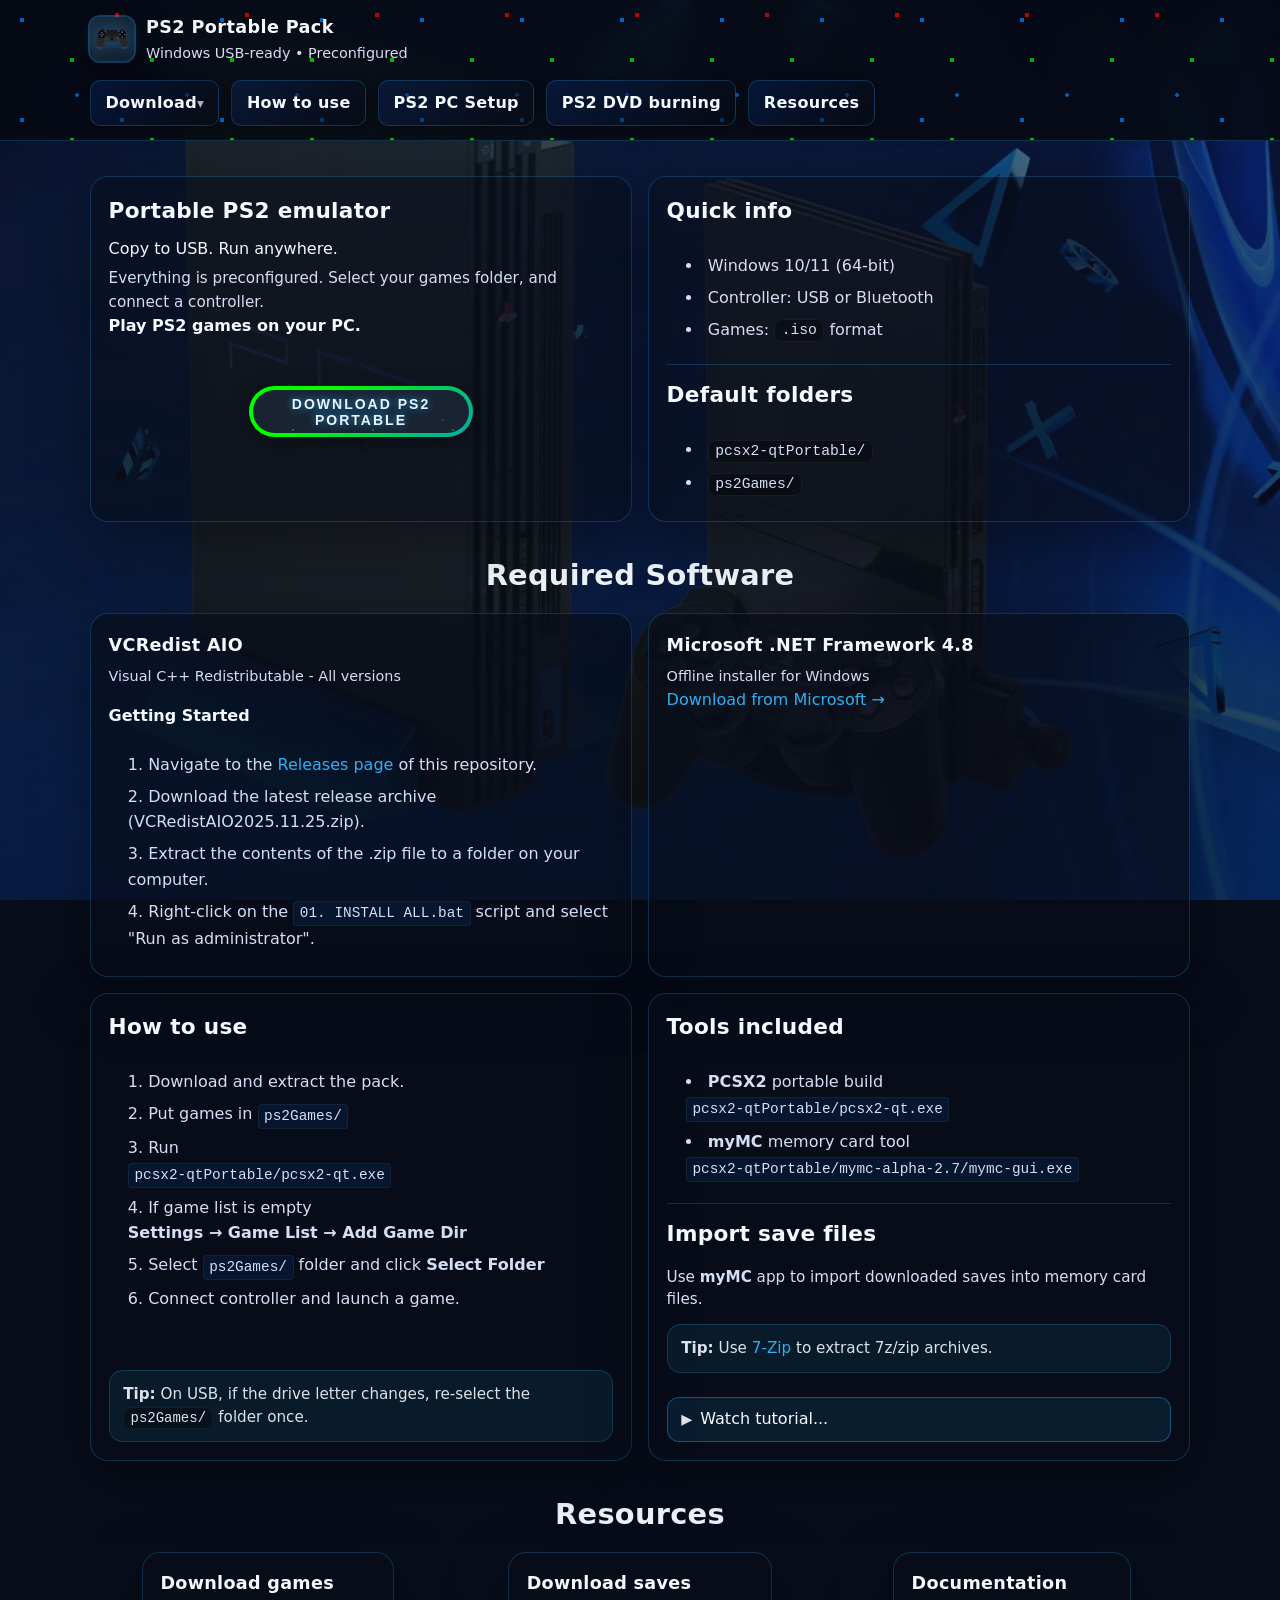
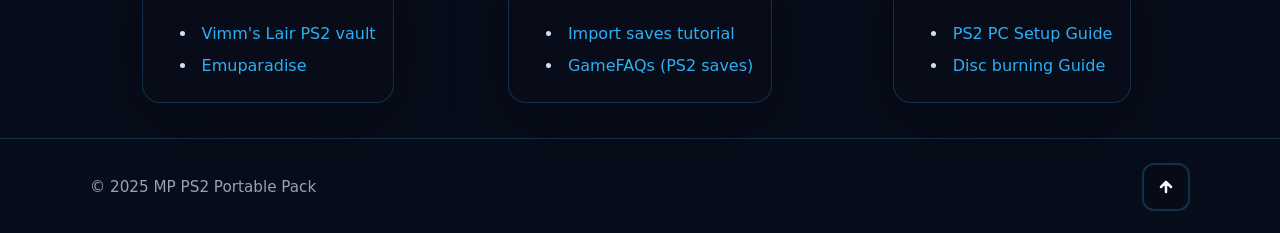
==== commit 4f6ada61: "Deploy Fixes, Android, Ref, ico fix, Dropwodn Fix" ====
--- a/index.html
+++ b/index.html
@@ -8,9 +8,11 @@
   
   <!-- Favicons -->
   <link rel="icon" type="image/x-icon" href="assets/faviconPS2web.ico">
+  <link rel="icon" type="image/png" sizes="192x192" href="assets/faviconPS2web.ico">
+  <link rel="icon" type="image/png" sizes="512x512" href="assets/faviconPS2web.ico">
   
   <!-- Mobile Web App -->
-  <link rel="apple-touch-icon" href="assets/Transparent_Logo_app_ps2.png">
+  <link rel="apple-touch-icon" href="assets/faviconPS2web.ico">
   <link rel="manifest" href="site.webmanifest">
   <!-- <meta name="theme-color" content="#0a2a6a"> -->
   <meta name="mobile-web-app-capable" content="yes">
@@ -79,9 +81,14 @@
         <div class="card">
           <h3>VCRedist AIO</h3>
           <p class="muted">Visual C++ Redistributable - All versions</p>
-          <a class="link" href="https://github.com/xyzsteven/VCRedistAIO/blob/main/VCRedist/01.%20INSTALL%20ALL.bat" target="_blank" rel="noopener">
-            Download from GitHub →
-          </a>
+          
+          <h4 class="subsection-title">Getting Started</h4>
+          <ol class="steps">
+            <li>Navigate to the <a class="link" href="https://github.com/xyzsteven/VCRedistAIO/releases" target="_blank" rel="noopener">Releases page</a> of this repository.</li>
+            <li>Download the latest release archive (VCRedistAIO2025.11.25.zip).</li>
+            <li>Extract the contents of the .zip file to a folder on your computer.</li>
+            <li>Right-click on the <code class="inline-path">01. INSTALL ALL.bat</code> script and select "Run as administrator".</li>
+          </ol>
         </div>
 
         <div class="card">
@@ -153,31 +160,17 @@
         <div class="card">
           <h3>Download games</h3>
           <ul class="list">
-            <li>
-              <a class="link" href="https://vimm.net/vault/PS2"
-                 target="_blank" rel="noopener">Vimm's Lair PS2 vault</a>
-            </li>
-            <li>
-              <a class="link" href="https://www.emuparadise.me"
-                 target="_blank" rel="noopener">Emuparadise</a>
-            </li>
+            <li><a class="link" href="https://vimm.net/vault/PS2" target="_blank" rel="noopener">Vimm's Lair PS2 vault</a></li>
+            <li><a class="link" href="https://www.emuparadise.me" target="_blank" rel="noopener">Emuparadise</a></li>
           </ul>
         </div>
-
         <div class="card">
           <h3>Download saves</h3>
           <ul class="list">
-            <li>
-              <a class="link" href="https://www.youtube.com/watch?v=7dINAJPc9aQ"
-                 target="_blank" rel="noopener">Import saves tutorial</a>
-            </li>
-            <li>
-              <a class="link" href="https://gamefaqs.gamespot.com/ps2"
-                 target="_blank" rel="noopener">GameFAQs (PS2 saves)</a>
-            </li>
+            <li><a class="link" href="https://www.youtube.com/watch?v=7dINAJPc9aQ" target="_blank" rel="noopener">Import saves tutorial</a></li>
+            <li><a class="link" href="https://gamefaqs.gamespot.com/ps2" target="_blank" rel="noopener">GameFAQs (PS2 saves)</a></li>
           </ul>
         </div>
-
         <div class="card">
           <h3>Documentation</h3>
           <ul class="list">
--- a/css/nav-animation.css
+++ b/css/nav-animation.css
@@ -76,6 +76,14 @@
   gap: 1rem;
   padding: 0.9rem 0;
   flex-wrap: wrap;
+}
+
+/* Reduce topbar padding on mobile to fit nav in 2 rows */
+@media (max-width: 768px) {
+  .topbar-inner {
+    gap: 0.5rem;
+    padding: 0.7rem 0;
+  }
 }
 
 /* Dropdown Navigation */
@@ -177,9 +185,10 @@
 
 .nav-dropdown-menu a:not(:last-child) {
   border-bottom: 1px solid rgba(47, 184, 255, 0.2);
-}
-
-.nav-dropdown:hover .nav-dropdown-menu,
+  margin-bottom: 0.5rem;
+}
+
+/* Only show dropdown when active class is present (click-only, no hover) */
 .nav-dropdown.active .nav-dropdown-menu {
   display: block;
   animation: dropdownFadeIn 0.2s ease;
--- a/css/components.css
+++ b/css/components.css
@@ -92,6 +92,18 @@
   box-shadow: 0 2px 6px rgba(0, 0, 0, 0.4);
 }
 
+/* Reduce nav spacing on mobile to fit in 2 rows */
+@media (max-width: 768px) {
+  .nav {
+    gap: 0.5rem;
+  }
+  
+  .nav a {
+    padding: 0.5rem 0.7rem;
+    font-size: 0.9rem;
+  }
+}
+
 /* Cards */
 .card {
   background: var(--panel);
@@ -460,6 +472,13 @@
   padding: 0 .35rem;
   border-radius: 4px;
   background: rgba(0, 100, 200, 0.12);
+}
+
+/* Subsection title for inline sections */
+.subsection-title {
+  margin-top: 1rem;
+  margin-bottom: 0.5rem;
+  font-size: 1rem;
 }
 
 /* Accordion (Featured games) */
--- a/css/layout.css
+++ b/css/layout.css
@@ -36,7 +36,7 @@
 
 .grid-3 {
   display: grid;
-  grid-template-columns: repeat(auto-fit, minmax(240px, 1fr));
+  grid-template-columns: repeat(3, 1fr);
   gap: 1rem;
   margin-top: 1rem;
   justify-items: center;
@@ -70,8 +70,15 @@
 @media (max-width: 900px) {
   .hero { grid-template-columns: 1fr; }
   .grid { grid-template-columns: 1fr; }
-  .grid-3 { grid-template-columns: 1fr; }
   .hero-card { min-height: unset; }
+}
+
+/* Force 3-column grid to stack vertically on mobile/Android */
+@media (max-width: 768px) {
+  .grid-3 { 
+    grid-template-columns: 1fr;
+    justify-items: stretch;
+  }
 }
 
 /* Mobile: keep fixed button width and center it */
